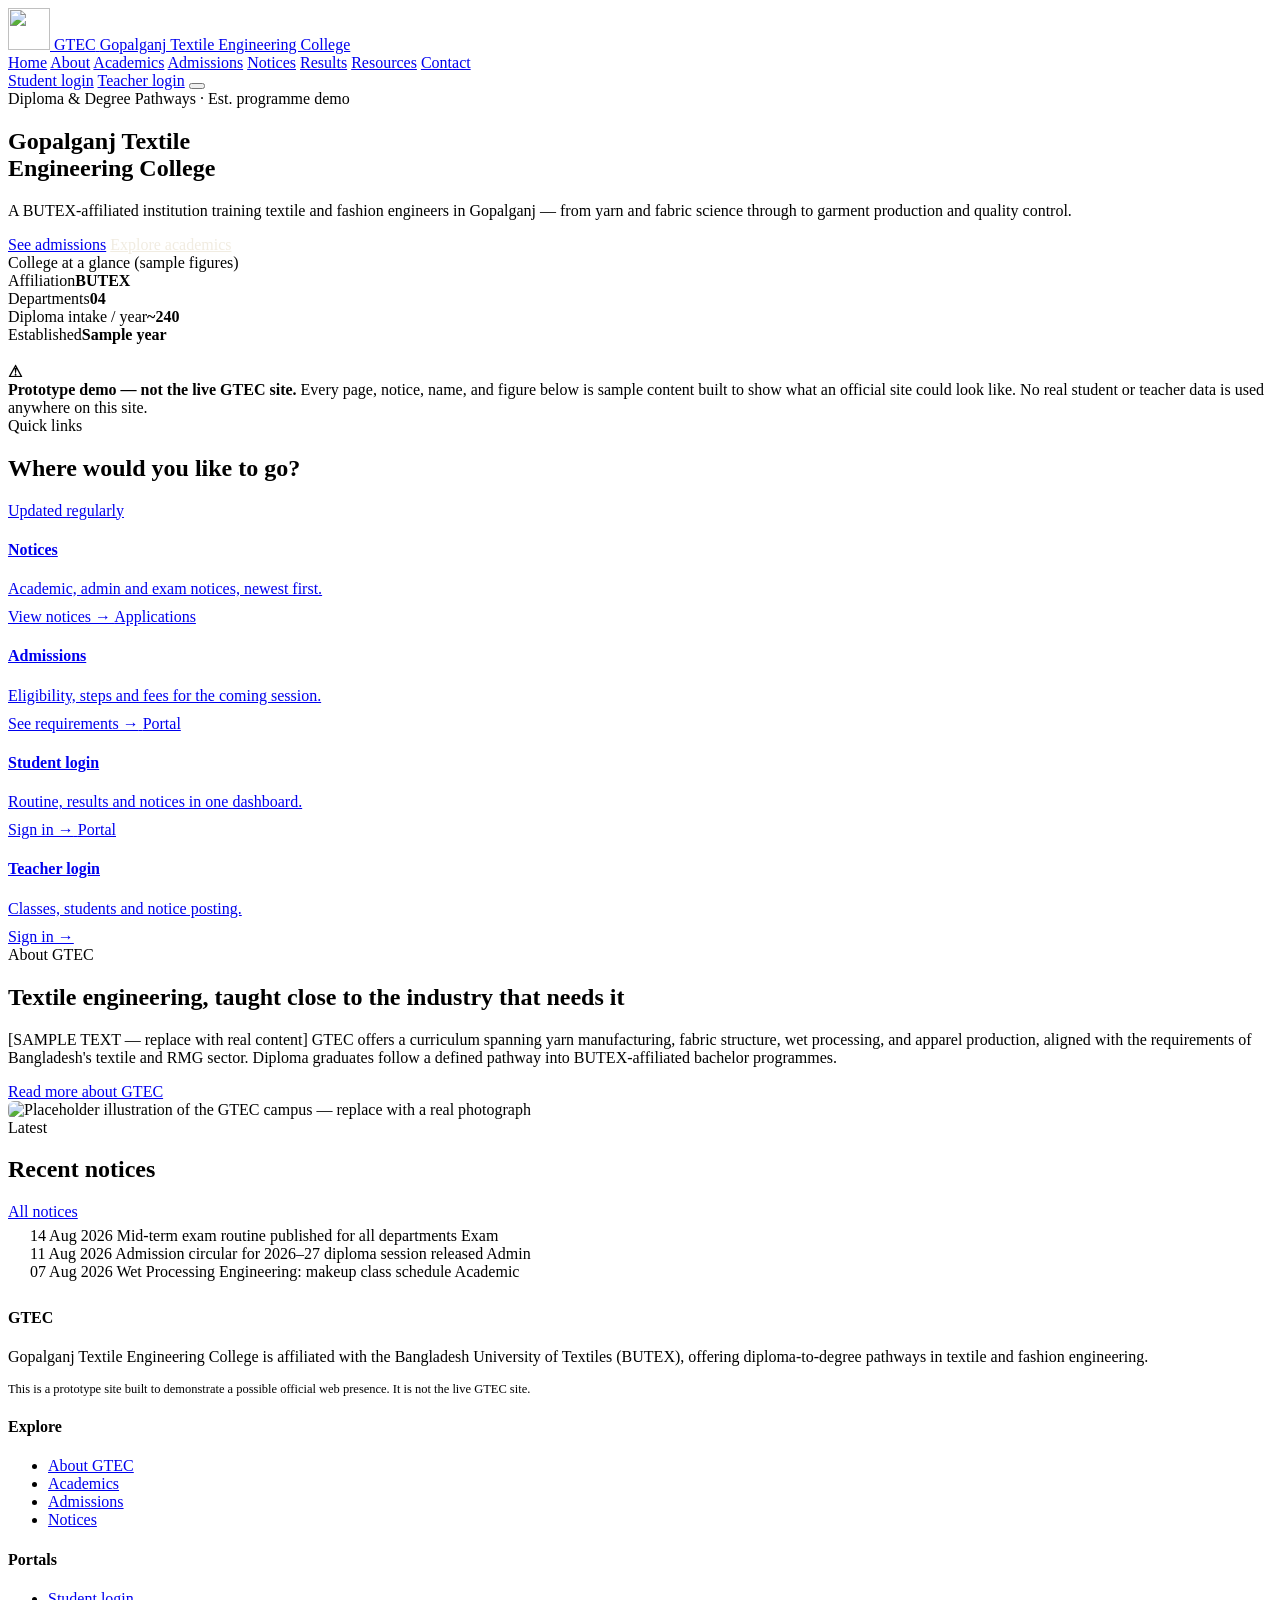
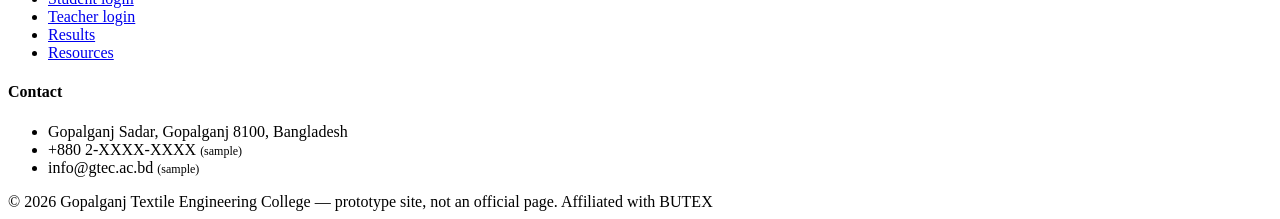
==== index.html @ d2019438 "upload necessary files" ====
<!DOCTYPE html>
<html lang="en">
<head>
  <meta charset="UTF-8">
  <meta name="viewport" content="width=device-width, initial-scale=1.0">
  <title>Home · GTEC (Demo)</title>
  <meta name="description" content="Prototype homepage for Gopalganj Textile Engineering College (GTEC), a BUTEX-affiliated institution.">
  <meta name="robots" content="noindex">
  <link rel="preconnect" href="https://fonts.googleapis.com">
  <link rel="preconnect" href="https://fonts.gstatic.com" crossorigin>
  <link href="https://fonts.googleapis.com/css2?family=Fraunces:opsz,wght@9..144,500;9..144,600&family=Inter:wght@400;500;600;700&family=IBM+Plex+Mono:wght@400;500&display=swap" rel="stylesheet">
  <link rel="stylesheet" href="css/style.css">
</head>
<body>
  <header class="site-header">
    <div class="header-bar shell">
      <a class="brand" href="index.html">
        <img class="brand-mark" src="images/logo.svg" alt="" width="42" height="42">
        <span class="brand-text">
          <span class="brand-name">GTEC</span>
          <span class="brand-sub">Gopalganj Textile Engineering College</span>
        </span>
      </a>
      <nav class="main-nav" aria-label="Primary">
      <a href="index.html" aria-current="page">Home</a>
      <a href="about.html">About</a>
      <a href="academics.html">Academics</a>
      <a href="admissions.html">Admissions</a>
      <a href="notices.html">Notices</a>
      <a href="results.html">Results</a>
      <a href="resources.html">Resources</a>
      <a href="contact.html">Contact</a>
      </nav>
      <div class="nav-actions">
        <a class="btn btn-outline btn-sm" href="student-login.html">Student login</a>
        <a class="btn btn-primary btn-sm" href="teacher-login.html">Teacher login</a>
        <button class="nav-toggle" type="button" aria-label="Toggle menu" aria-expanded="false">
          <span></span>
        </button>
      </div>
    </div>
  </header>

  <section class="hero">
    <div class="hero-inner shell">
      <div>
        <span class="eyebrow">Diploma &amp; Degree Pathways &middot; Est. programme demo</span>
        <h1>Gopalganj Textile<br>Engineering College</h1>
        <p class="lede">A BUTEX-affiliated institution training textile and fashion engineers in Gopalganj —
        from yarn and fabric science through to garment production and quality control.</p>
        <div class="hero-cta">
          <a class="btn btn-rust" href="admissions.html">See admissions</a>
          <a class="btn btn-outline" style="border-color:#f1ece1;color:#f1ece1;" href="academics.html">Explore academics</a>
        </div>
      </div>
      <div class="hero-panel">
        <span class="panel-label">College at a glance (sample figures)</span>
        <div class="thread-stat-row"><span>Affiliation</span><strong>BUTEX</strong></div>
        <div class="thread-stat-row"><span>Departments</span><strong>04</strong></div>
        <div class="thread-stat-row"><span>Diploma intake / year</span><strong>~240</strong></div>
        <div class="thread-stat-row"><span>Established</span><strong>Sample year</strong></div>
      </div>
    </div>
  </section>

    <div class="shell" style="padding-top:18px;">
      <div class="banner banner-demo">
        <strong style="margin:0;">&#9888;</strong>
        <div>
          <strong>Prototype demo — not the live GTEC site.</strong>
          Every page, notice, name, and figure below is sample content built to show what an official
          site could look like. No real student or teacher data is used anywhere on this site.
        </div>
      </div>
    </div>


  <section class="section">
    <div class="shell">
      <div class="section-head">
        <div>
          <span class="eyebrow">Quick links</span>
          <h2>Where would you like to go?</h2>
        </div>
      </div>
      <div class="grid grid-4">
        <a class="card link-card" href="notices.html">
          <span class="card-meta">Updated regularly</span>
          <h4>Notices</h4>
          <p style="margin-bottom:10px;">Academic, admin and exam notices, newest first.</p>
          <span class="card-arrow">View notices &rarr;</span>
        </a>
        <a class="card link-card" href="admissions.html">
          <span class="card-meta">Applications</span>
          <h4>Admissions</h4>
          <p style="margin-bottom:10px;">Eligibility, steps and fees for the coming session.</p>
          <span class="card-arrow">See requirements &rarr;</span>
        </a>
        <a class="card link-card" href="student-login.html">
          <span class="card-meta">Portal</span>
          <h4>Student login</h4>
          <p style="margin-bottom:10px;">Routine, results and notices in one dashboard.</p>
          <span class="card-arrow">Sign in &rarr;</span>
        </a>
        <a class="card link-card" href="teacher-login.html">
          <span class="card-meta">Portal</span>
          <h4>Teacher login</h4>
          <p style="margin-bottom:10px;">Classes, students and notice posting.</p>
          <span class="card-arrow">Sign in &rarr;</span>
        </a>
      </div>
    </div>
  </section>

  <section class="section section-alt">
    <div class="shell">
      <div class="grid grid-2" style="gap:48px; align-items:center;">
        <div>
          <span class="eyebrow">About GTEC</span>
          <h2>Textile engineering, taught close to the industry that needs it</h2>
          <p>[SAMPLE TEXT — replace with real content] GTEC offers a curriculum spanning yarn
          manufacturing, fabric structure, wet processing, and apparel production, aligned with
          the requirements of Bangladesh's textile and RMG sector. Diploma graduates follow a
          defined pathway into BUTEX-affiliated bachelor programmes.</p>
          <a class="btn btn-outline" href="about.html">Read more about GTEC</a>
        </div>
        <img src="images/campus-hero.svg" alt="Placeholder illustration of the GTEC campus — replace with a real photograph" style="border-radius:6px; border:1px solid var(--color-line);">
      </div>
    </div>
  </section>

  <section class="section">
    <div class="shell">
      <div class="section-head">
        <div>
          <span class="eyebrow">Latest</span>
          <h2>Recent notices</h2>
        </div>
        <a class="btn btn-outline btn-sm" href="notices.html">All notices</a>
      </div>
      <div class="notice-list card" style="padding:6px 22px;">
                <div class="notice-row">
          <span class="notice-date">14 Aug 2026</span>
          <span class="notice-title">Mid-term exam routine published for all departments</span>
          <span class="tag tag-exam">Exam</span>
        </div>
        <div class="notice-row">
          <span class="notice-date">11 Aug 2026</span>
          <span class="notice-title">Admission circular for 2026–27 diploma session released</span>
          <span class="tag tag-admin">Admin</span>
        </div>
        <div class="notice-row">
          <span class="notice-date">07 Aug 2026</span>
          <span class="notice-title">Wet Processing Engineering: makeup class schedule</span>
          <span class="tag tag-academic">Academic</span>
        </div>
      </div>
    </div>
  </section>

  <footer class="site-footer">
    <div class="footer-inner shell">
      <div>
        <h4>GTEC</h4>
        <p>Gopalganj Textile Engineering College is affiliated with the Bangladesh University of Textiles (BUTEX), offering diploma-to-degree pathways in textile and fashion engineering.</p>
        <p class="muted" style="font-size:0.78rem;">This is a prototype site built to demonstrate a possible official web presence. It is not the live GTEC site.</p>
      </div>
      <div>
        <h4>Explore</h4>
        <ul>
          <li><a href="about.html">About GTEC</a></li>
          <li><a href="academics.html">Academics</a></li>
          <li><a href="admissions.html">Admissions</a></li>
          <li><a href="notices.html">Notices</a></li>
        </ul>
      </div>
      <div>
        <h4>Portals</h4>
        <ul>
          <li><a href="student-login.html">Student login</a></li>
          <li><a href="teacher-login.html">Teacher login</a></li>
          <li><a href="results.html">Results</a></li>
          <li><a href="resources.html">Resources</a></li>
        </ul>
      </div>
      <div>
        <h4>Contact</h4>
        <ul>
          <li>Gopalganj Sadar, Gopalganj&nbsp;8100, Bangladesh</li>
          <li>+880&nbsp;2-XXXX-XXXX <span class="muted" style="font-size:0.75rem;">(sample)</span></li>
          <li>info@gtec.ac.bd <span class="muted" style="font-size:0.75rem;">(sample)</span></li>
        </ul>
      </div>
    </div>
    <div class="footer-bottom shell">
      <span>&copy; 2026 Gopalganj Textile Engineering College — prototype site, not an official page.</span>
      <span>Affiliated with BUTEX</span>
    </div>
  </footer>

  <script src="js/main.js"></script>
</body>
</html>
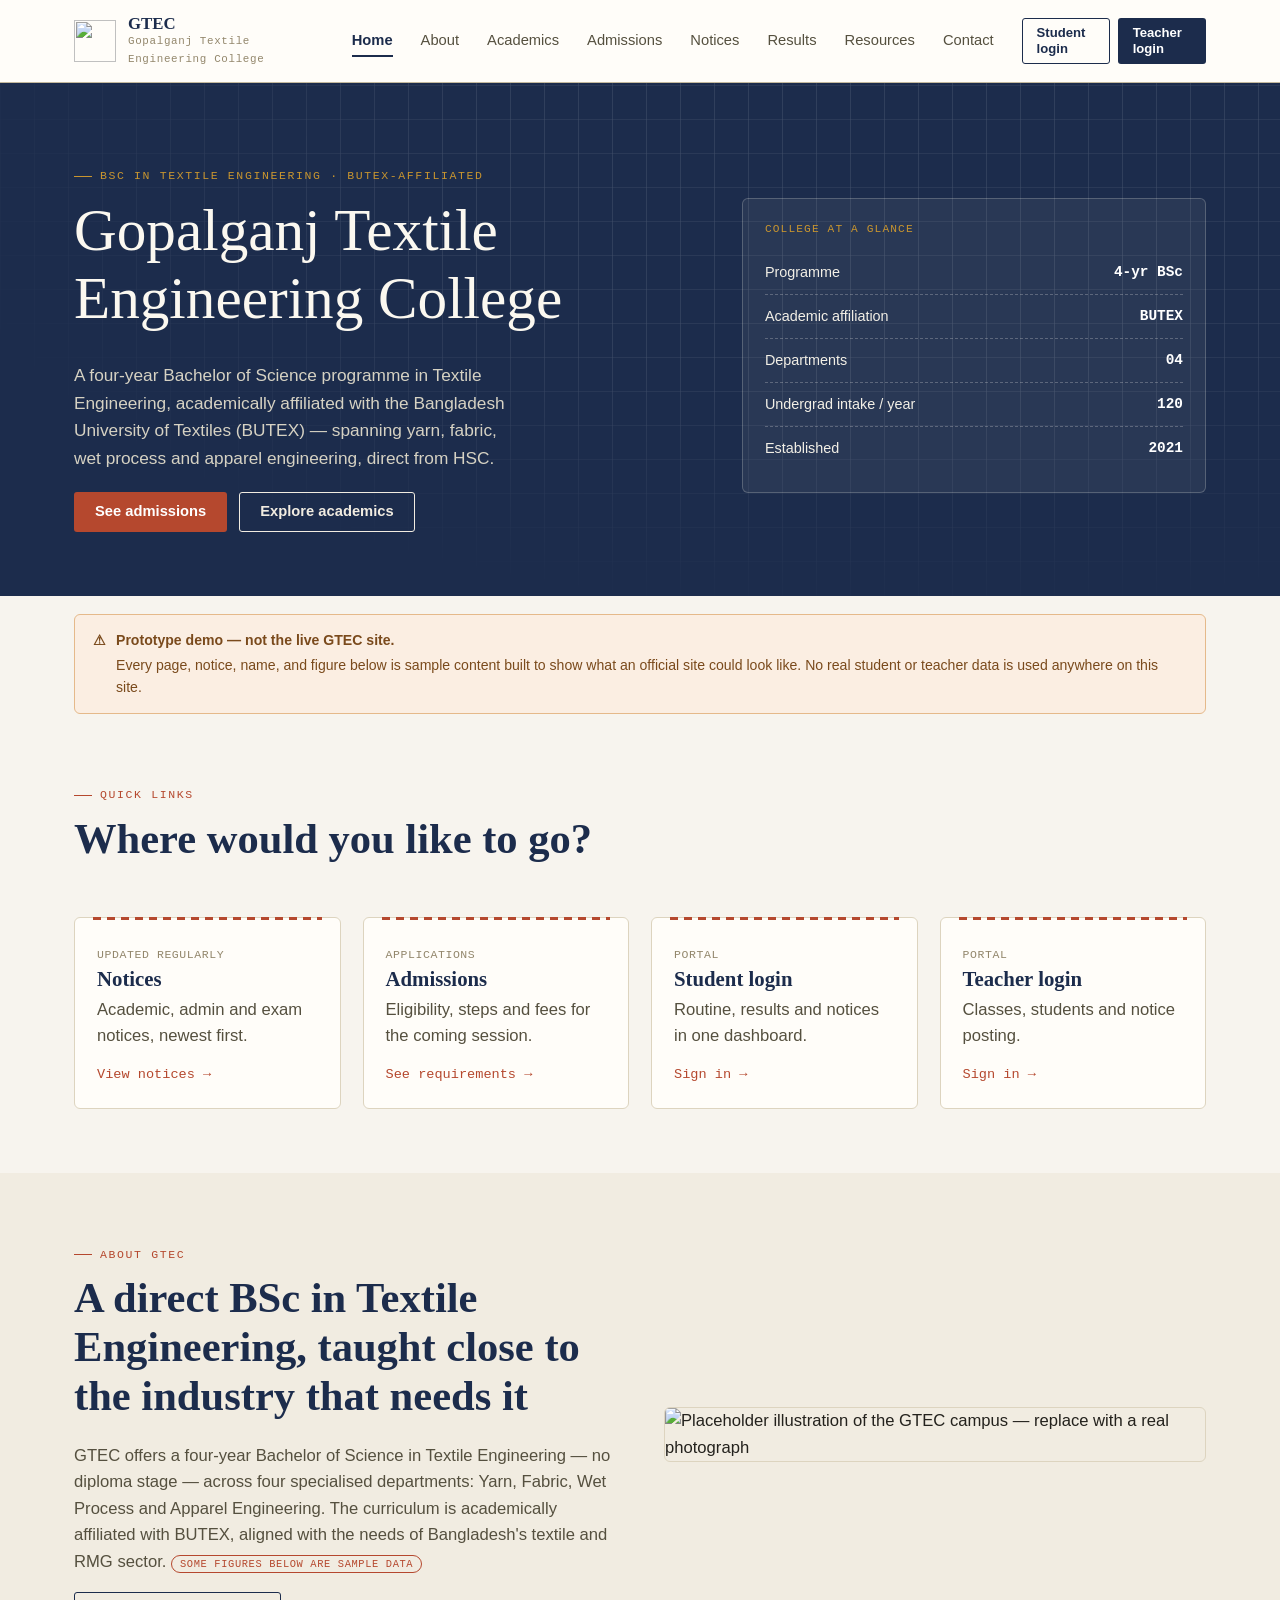
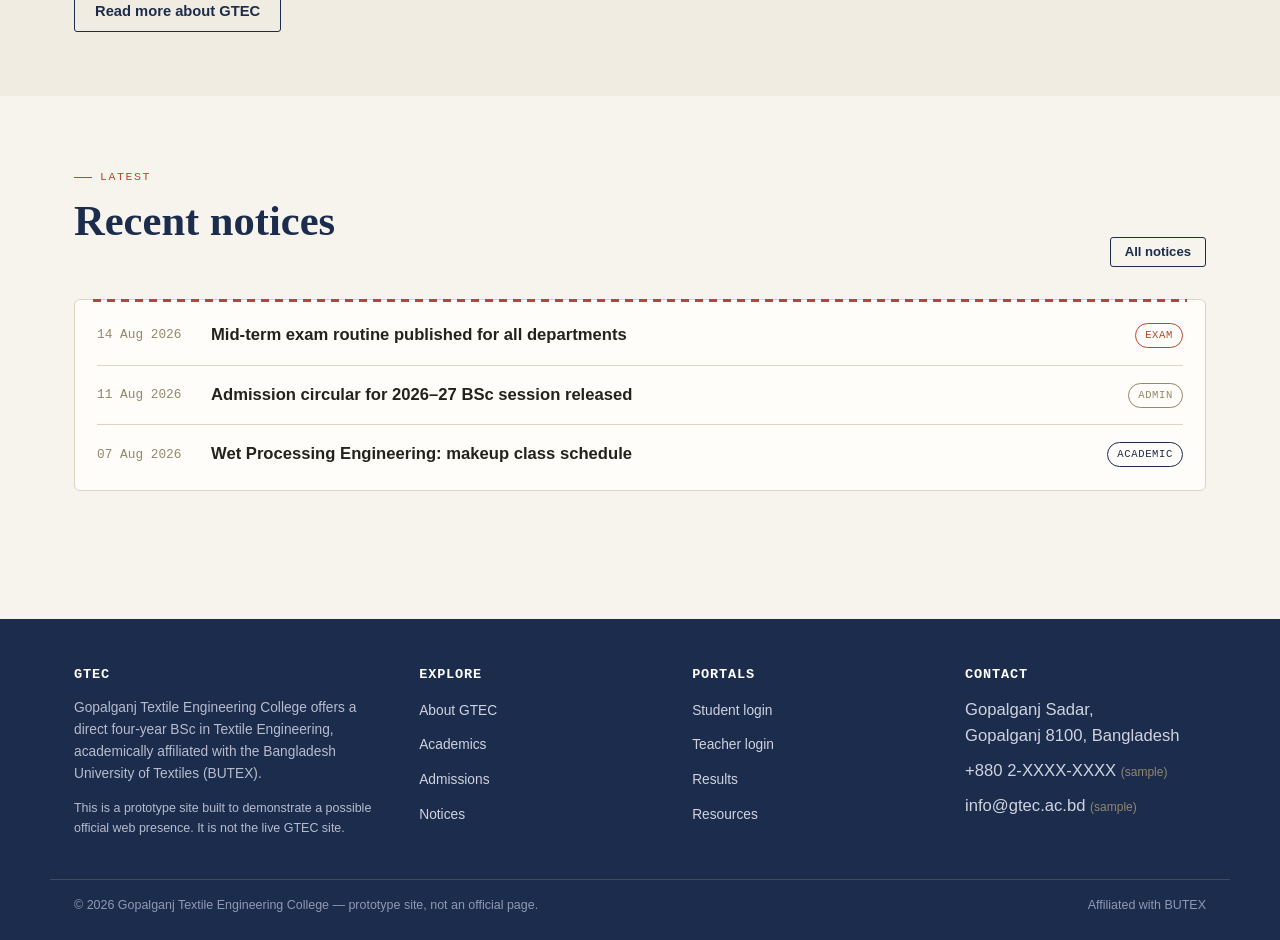
==== commit 2bd1f62c: "Update index.html for BSc program details" ====
--- a/index.html
+++ b/index.html
@@ -44,21 +44,23 @@
   <section class="hero">
     <div class="hero-inner shell">
       <div>
-        <span class="eyebrow">Diploma &amp; Degree Pathways &middot; Est. programme demo</span>
+        <span class="eyebrow">BSc in Textile Engineering &middot; BUTEX-affiliated</span>
         <h1>Gopalganj Textile<br>Engineering College</h1>
-        <p class="lede">A BUTEX-affiliated institution training textile and fashion engineers in Gopalganj —
-        from yarn and fabric science through to garment production and quality control.</p>
+        <p class="lede">A four-year Bachelor of Science programme in Textile Engineering, academically
+        affiliated with the Bangladesh University of Textiles (BUTEX) — spanning yarn, fabric, wet
+        process and apparel engineering, direct from HSC.</p>
         <div class="hero-cta">
           <a class="btn btn-rust" href="admissions.html">See admissions</a>
           <a class="btn btn-outline" style="border-color:#f1ece1;color:#f1ece1;" href="academics.html">Explore academics</a>
         </div>
       </div>
       <div class="hero-panel">
-        <span class="panel-label">College at a glance (sample figures)</span>
-        <div class="thread-stat-row"><span>Affiliation</span><strong>BUTEX</strong></div>
+        <span class="panel-label">College at a glance</span>
+        <div class="thread-stat-row"><span>Programme</span><strong>4-yr BSc</strong></div>
+        <div class="thread-stat-row"><span>Academic affiliation</span><strong>BUTEX</strong></div>
         <div class="thread-stat-row"><span>Departments</span><strong>04</strong></div>
-        <div class="thread-stat-row"><span>Diploma intake / year</span><strong>~240</strong></div>
-        <div class="thread-stat-row"><span>Established</span><strong>Sample year</strong></div>
+        <div class="thread-stat-row"><span>Undergrad intake / year</span><strong>120</strong></div>
+        <div class="thread-stat-row"><span>Established</span><strong>2021</strong></div>
       </div>
     </div>
   </section>
@@ -73,7 +75,6 @@
         </div>
       </div>
     </div>
-
 
   <section class="section">
     <div class="shell">
@@ -117,11 +118,11 @@
       <div class="grid grid-2" style="gap:48px; align-items:center;">
         <div>
           <span class="eyebrow">About GTEC</span>
-          <h2>Textile engineering, taught close to the industry that needs it</h2>
-          <p>[SAMPLE TEXT — replace with real content] GTEC offers a curriculum spanning yarn
-          manufacturing, fabric structure, wet processing, and apparel production, aligned with
-          the requirements of Bangladesh's textile and RMG sector. Diploma graduates follow a
-          defined pathway into BUTEX-affiliated bachelor programmes.</p>
+          <h2>A direct BSc in Textile Engineering, taught close to the industry that needs it</h2>
+          <p>GTEC offers a four-year Bachelor of Science in Textile Engineering — no diploma stage —
+          across four specialised departments: Yarn, Fabric, Wet Process and Apparel Engineering.
+          The curriculum is academically affiliated with BUTEX, aligned with the needs of
+          Bangladesh's textile and RMG sector. <span class="badge-demo">Some figures below are sample data</span></p>
           <a class="btn btn-outline" href="about.html">Read more about GTEC</a>
         </div>
         <img src="images/campus-hero.svg" alt="Placeholder illustration of the GTEC campus — replace with a real photograph" style="border-radius:6px; border:1px solid var(--color-line);">
@@ -146,7 +147,7 @@
         </div>
         <div class="notice-row">
           <span class="notice-date">11 Aug 2026</span>
-          <span class="notice-title">Admission circular for 2026–27 diploma session released</span>
+          <span class="notice-title">Admission circular for 2026–27 BSc session released</span>
           <span class="tag tag-admin">Admin</span>
         </div>
         <div class="notice-row">
@@ -162,7 +163,7 @@
     <div class="footer-inner shell">
       <div>
         <h4>GTEC</h4>
-        <p>Gopalganj Textile Engineering College is affiliated with the Bangladesh University of Textiles (BUTEX), offering diploma-to-degree pathways in textile and fashion engineering.</p>
+        <p>Gopalganj Textile Engineering College offers a direct four-year BSc in Textile Engineering, academically affiliated with the Bangladesh University of Textiles (BUTEX).</p>
         <p class="muted" style="font-size:0.78rem;">This is a prototype site built to demonstrate a possible official web presence. It is not the live GTEC site.</p>
       </div>
       <div>
--- a/css/style.css
+++ b/css/style.css
@@ -0,0 +1,627 @@
+/* ==========================================================================
+   GTEC — Gopalganj Textile Engineering College (demo)
+   Design language: warp & weft. The institution teaches textiles, so the
+   site borrows its structure from cloth — selvedge double-rules instead of
+   drop shadows, a woven grid instead of a hero gradient, thread-colour
+   accents (indigo dye / madder red / turmeric) instead of a single brand
+   blue. Nothing here is a real photo; the loom pattern is the signature.
+   ========================================================================== */
+
+:root {
+  /* -- palette: dye vat + unbleached cotton -- */
+  --color-bg: #f7f4ee;
+  --color-bg-warm: #f1ece1;
+  --color-surface: #fffdf9;
+  --color-ink: #24221d;
+  --color-ink-soft: #55503f;
+  --color-indigo: #1c2c4c;
+  --color-indigo-light: #2d4272;
+  --color-rust: #b5482e;
+  --color-rust-dark: #8f3721;
+  --color-turmeric: #c8952f;
+  --color-thread: #93876c;
+  --color-line: #ddd4bf;
+  --color-line-strong: #c3b89d;
+
+  /* -- type -- */
+  --font-display: "Fraunces", Georgia, serif;
+  --font-body: "Inter", -apple-system, BlinkMacSystemFont, "Segoe UI", sans-serif;
+  --font-mono: "IBM Plex Mono", "SFMono-Regular", Consolas, monospace;
+
+  /* -- scale -- */
+  --step-0: clamp(0.95rem, 0.92rem + 0.15vw, 1.05rem);
+  --step-1: clamp(1.15rem, 1.1rem + 0.25vw, 1.3rem);
+  --step-2: clamp(1.5rem, 1.35rem + 0.6vw, 1.9rem);
+  --step-3: clamp(2rem, 1.7rem + 1.2vw, 2.8rem);
+  --step-4: clamp(2.6rem, 2.1rem + 2vw, 4rem);
+
+  --radius-s: 3px;
+  --radius-m: 6px;
+  --shell-max: 1180px;
+}
+
+* { box-sizing: border-box; }
+
+html { scroll-behavior: smooth; }
+
+@media (prefers-reduced-motion: reduce) {
+  html { scroll-behavior: auto; }
+  * { animation-duration: 0.001ms !important; animation-iteration-count: 1 !important; transition-duration: 0.001ms !important; }
+}
+
+body {
+  margin: 0;
+  font-family: var(--font-body);
+  font-size: var(--step-0);
+  color: var(--color-ink);
+  background: var(--color-bg);
+  line-height: 1.6;
+  -webkit-font-smoothing: antialiased;
+}
+
+img { max-width: 100%; display: block; }
+
+a { color: var(--color-indigo); text-decoration-color: var(--color-line-strong); text-underline-offset: 3px; }
+a:hover { color: var(--color-rust); }
+
+h1, h2, h3, h4 {
+  font-family: var(--font-display);
+  font-weight: 600;
+  color: var(--color-indigo);
+  line-height: 1.15;
+  margin: 0 0 0.5em;
+}
+
+h1 { font-size: var(--step-4); font-weight: 500; }
+h2 { font-size: var(--step-3); }
+h3 { font-size: var(--step-2); }
+h4 { font-size: var(--step-1); }
+
+p { margin: 0 0 1em; color: var(--color-ink-soft); }
+
+.shell {
+  max-width: var(--shell-max);
+  margin: 0 auto;
+  padding: 0 24px;
+}
+
+.eyebrow {
+  font-family: var(--font-mono);
+  font-size: 0.72rem;
+  letter-spacing: 0.14em;
+  text-transform: uppercase;
+  color: var(--color-rust);
+  display: inline-flex;
+  align-items: center;
+  gap: 8px;
+  margin-bottom: 0.9em;
+}
+.eyebrow::before {
+  content: "";
+  width: 18px;
+  height: 1px;
+  background: var(--color-rust);
+  display: inline-block;
+}
+
+:focus-visible {
+  outline: 2px solid var(--color-rust);
+  outline-offset: 3px;
+}
+
+/* -- selvedge rule: a double line, like the finished edge of woven cloth -- */
+.selvedge-top {
+  border-top: 1px solid var(--color-line-strong);
+  box-shadow: 0 -5px 0 -4px var(--color-line);
+  padding-top: 24px;
+}
+.selvedge {
+  border-top: 1px solid var(--color-line-strong);
+  border-bottom: 1px solid var(--color-line);
+  padding: 3px 0;
+}
+
+/* ==========================================================================
+   Header / nav
+   ========================================================================== */
+
+.site-header {
+  background: var(--color-surface);
+  border-bottom: 1px solid var(--color-line-strong);
+  position: sticky;
+  top: 0;
+  z-index: 50;
+}
+
+.header-bar {
+  display: flex;
+  align-items: center;
+  justify-content: space-between;
+  gap: 16px;
+  padding: 14px 24px;
+}
+
+.brand {
+  display: flex;
+  align-items: center;
+  gap: 12px;
+  text-decoration: none;
+  color: var(--color-ink);
+}
+.brand:hover { color: var(--color-ink); }
+
+.brand-mark {
+  width: 42px;
+  height: 42px;
+  flex: none;
+}
+
+.brand-text .brand-name {
+  font-family: var(--font-display);
+  font-size: 1.05rem;
+  font-weight: 600;
+  color: var(--color-indigo);
+  display: block;
+  line-height: 1.15;
+}
+.brand-text .brand-sub {
+  font-family: var(--font-mono);
+  font-size: 0.68rem;
+  letter-spacing: 0.06em;
+  color: var(--color-thread);
+  display: block;
+}
+
+.main-nav {
+  display: flex;
+  align-items: center;
+  gap: 4px;
+}
+
+.main-nav a {
+  font-size: 0.92rem;
+  color: var(--color-ink-soft);
+  text-decoration: none;
+  padding: 8px 12px;
+  position: relative;
+  border-radius: var(--radius-s);
+}
+.main-nav a::after {
+  content: "";
+  position: absolute;
+  left: 12px;
+  right: 12px;
+  bottom: 4px;
+  height: 2px;
+  background: var(--color-rust);
+  transform: scaleX(0);
+  transform-origin: left;
+  transition: transform 0.18s ease;
+}
+.main-nav a:hover { color: var(--color-indigo); }
+.main-nav a:hover::after { transform: scaleX(1); }
+.main-nav a[aria-current="page"] { color: var(--color-indigo); font-weight: 600; }
+.main-nav a[aria-current="page"]::after { transform: scaleX(1); background: var(--color-indigo); }
+
+.nav-actions { display: flex; align-items: center; gap: 8px; }
+
+.nav-toggle {
+  display: none;
+  background: none;
+  border: 1px solid var(--color-line-strong);
+  border-radius: var(--radius-s);
+  padding: 8px 10px;
+  cursor: pointer;
+}
+.nav-toggle span, .nav-toggle span::before, .nav-toggle span::after {
+  content: "";
+  display: block;
+  width: 18px;
+  height: 2px;
+  background: var(--color-ink);
+  position: relative;
+}
+.nav-toggle span::before { position: absolute; top: -6px; }
+.nav-toggle span::after { position: absolute; top: 6px; }
+
+@media (max-width: 880px) {
+  .nav-toggle { display: block; }
+  .main-nav {
+    display: none;
+    position: absolute;
+    top: 100%;
+    left: 0;
+    right: 0;
+    flex-direction: column;
+    align-items: stretch;
+    background: var(--color-surface);
+    border-bottom: 1px solid var(--color-line-strong);
+    padding: 8px 16px 16px;
+    gap: 0;
+  }
+  .main-nav.is-open { display: flex; }
+  .main-nav a { padding: 12px 8px; border-bottom: 1px solid var(--color-line); }
+  .main-nav a::after { display: none; }
+}
+
+/* ==========================================================================
+   Buttons
+   ========================================================================== */
+
+.btn {
+  display: inline-flex;
+  align-items: center;
+  gap: 8px;
+  font-family: var(--font-body);
+  font-size: 0.92rem;
+  font-weight: 600;
+  padding: 10px 20px;
+  border-radius: var(--radius-s);
+  border: 1px solid transparent;
+  cursor: pointer;
+  text-decoration: none;
+  line-height: 1.2;
+}
+.btn-primary { background: var(--color-indigo); color: #fff; }
+.btn-primary:hover { background: var(--color-indigo-light); color: #fff; }
+.btn-outline { background: transparent; border-color: var(--color-indigo); color: var(--color-indigo); }
+.btn-outline:hover { background: var(--color-indigo); color: #fff; }
+.btn-rust { background: var(--color-rust); color: #fff; }
+.btn-rust:hover { background: var(--color-rust-dark); color: #fff; }
+.btn-disabled { background: var(--color-line); color: var(--color-thread); cursor: not-allowed; }
+.btn-disabled:hover { background: var(--color-line); color: var(--color-thread); }
+.btn-sm { padding: 6px 14px; font-size: 0.82rem; }
+
+/* ==========================================================================
+   Hero (loom grid)
+   ========================================================================== */
+
+.hero {
+  position: relative;
+  background: var(--color-indigo);
+  color: #f2efe6;
+  overflow: hidden;
+}
+.hero::before {
+  content: "";
+  position: absolute;
+  inset: 0;
+  opacity: 0.16;
+  background-image:
+    repeating-linear-gradient(90deg, rgba(255,255,255,0.55) 0 1px, transparent 1px 34px),
+    repeating-linear-gradient(0deg, rgba(255,255,255,0.4) 0 1px, transparent 1px 34px);
+  mask-image: radial-gradient(ellipse 90% 100% at 70% 20%, black 40%, transparent 85%);
+}
+.hero-inner {
+  position: relative;
+  padding: 76px 24px 64px;
+  display: grid;
+  grid-template-columns: 1.15fr 0.85fr;
+  gap: 40px;
+  align-items: center;
+}
+@media (max-width: 880px) {
+  .hero-inner { grid-template-columns: 1fr; padding: 52px 20px 44px; }
+}
+.hero .eyebrow { color: var(--color-turmeric); }
+.hero .eyebrow::before { background: var(--color-turmeric); }
+.hero h1 { color: #fbf8f0; }
+.hero p.lede { color: #d6d2c3; font-size: 1.08rem; max-width: 46ch; }
+
+.hero-cta { display: flex; flex-wrap: wrap; gap: 12px; margin-top: 20px; }
+
+.hero-panel {
+  background: rgba(247, 244, 238, 0.06);
+  border: 1px solid rgba(247, 244, 238, 0.22);
+  border-radius: var(--radius-m);
+  padding: 22px;
+}
+.hero-panel .panel-label {
+  font-family: var(--font-mono);
+  font-size: 0.7rem;
+  letter-spacing: 0.1em;
+  text-transform: uppercase;
+  color: var(--color-turmeric);
+  margin-bottom: 12px;
+  display: block;
+}
+.thread-stat-row {
+  display: flex;
+  justify-content: space-between;
+  padding: 10px 0;
+  border-top: 1px dashed rgba(247, 244, 238, 0.25);
+  font-size: 0.9rem;
+}
+.thread-stat-row:first-of-type { border-top: none; }
+.thread-stat-row strong { color: #fff; font-family: var(--font-mono); }
+
+/* ==========================================================================
+   Sections / cards
+   ========================================================================== */
+
+.section { padding: 64px 0; }
+.section-tight { padding: 40px 0; }
+.section-alt { background: var(--color-bg-warm); }
+
+.section-head {
+  display: flex;
+  justify-content: space-between;
+  align-items: flex-end;
+  gap: 24px;
+  margin-bottom: 32px;
+  flex-wrap: wrap;
+}
+.section-head p { margin: 0; max-width: 52ch; }
+
+.grid {
+  display: grid;
+  gap: 22px;
+}
+.grid-3 { grid-template-columns: repeat(3, 1fr); }
+.grid-2 { grid-template-columns: repeat(2, 1fr); }
+.grid-4 { grid-template-columns: repeat(4, 1fr); }
+@media (max-width: 900px) {
+  .grid-3, .grid-4 { grid-template-columns: repeat(2, 1fr); }
+}
+@media (max-width: 620px) {
+  .grid-2, .grid-3, .grid-4 { grid-template-columns: 1fr; }
+}
+
+/* card with a stitched (dashed) top edge, like a fabric swatch label */
+.card {
+  background: var(--color-surface);
+  border: 1px solid var(--color-line);
+  border-radius: var(--radius-m);
+  padding: 22px;
+  position: relative;
+}
+.card::before {
+  content: "";
+  position: absolute;
+  top: -1px; left: 18px; right: 18px;
+  height: 3px;
+  background-image: linear-gradient(90deg, var(--color-rust) 0 8px, transparent 8px 14px);
+  background-size: 14px 3px;
+  background-repeat: repeat-x;
+}
+.card h3, .card h4 { margin-bottom: 6px; }
+.card .card-meta {
+  font-family: var(--font-mono);
+  font-size: 0.72rem;
+  letter-spacing: 0.05em;
+  text-transform: uppercase;
+  color: var(--color-thread);
+}
+
+.link-card {
+  text-decoration: none;
+  color: inherit;
+  display: block;
+  transition: border-color 0.15s ease, transform 0.15s ease;
+}
+.link-card:hover { border-color: var(--color-indigo); transform: translateY(-2px); }
+.link-card .card-arrow { color: var(--color-rust); font-family: var(--font-mono); font-size: 0.85rem; }
+
+/* faculty / people card */
+.people-card { text-align: left; }
+.people-photo {
+  width: 100%;
+  aspect-ratio: 4 / 5;
+  border-radius: var(--radius-s);
+  margin-bottom: 12px;
+  border: 1px solid var(--color-line);
+}
+.people-name { font-family: var(--font-display); font-size: 1.05rem; color: var(--color-indigo); font-weight: 600; }
+.people-role { font-size: 0.85rem; color: var(--color-thread); font-family: var(--font-mono); }
+
+/* ==========================================================================
+   Notices
+   ========================================================================== */
+
+.notice-list { display: flex; flex-direction: column; }
+.notice-row {
+  display: grid;
+  grid-template-columns: 96px 1fr auto;
+  gap: 18px;
+  align-items: center;
+  padding: 16px 0;
+  border-top: 1px solid var(--color-line);
+}
+.notice-row:first-child { border-top: none; }
+@media (max-width: 620px) {
+  .notice-row { grid-template-columns: 1fr; gap: 6px; }
+}
+.notice-date {
+  font-family: var(--font-mono);
+  font-size: 0.8rem;
+  color: var(--color-thread);
+}
+.notice-title { font-weight: 600; color: var(--color-ink); }
+.tag {
+  font-family: var(--font-mono);
+  font-size: 0.66rem;
+  letter-spacing: 0.06em;
+  text-transform: uppercase;
+  padding: 3px 9px;
+  border-radius: 20px;
+  border: 1px solid currentColor;
+  display: inline-block;
+}
+.tag-academic { color: var(--color-indigo); }
+.tag-admin { color: var(--color-thread); }
+.tag-exam { color: var(--color-rust); }
+
+/* ==========================================================================
+   Tables
+   ========================================================================== */
+
+.table-wrap { overflow-x: auto; border: 1px solid var(--color-line); border-radius: var(--radius-m); }
+table { width: 100%; border-collapse: collapse; font-size: 0.9rem; background: var(--color-surface); }
+th, td { padding: 12px 14px; text-align: left; border-bottom: 1px solid var(--color-line); white-space: nowrap; }
+thead th {
+  font-family: var(--font-mono);
+  font-size: 0.72rem;
+  letter-spacing: 0.06em;
+  text-transform: uppercase;
+  color: var(--color-thread);
+  background: var(--color-bg-warm);
+}
+tbody tr:last-child td { border-bottom: none; }
+tbody tr:hover { background: var(--color-bg-warm); }
+
+/* ==========================================================================
+   Banners
+   ========================================================================== */
+
+.banner {
+  border-radius: var(--radius-m);
+  padding: 14px 18px;
+  font-size: 0.88rem;
+  display: flex;
+  gap: 10px;
+  align-items: flex-start;
+}
+.banner strong { display: block; margin-bottom: 2px; }
+.banner-demo {
+  background: #fbeee2;
+  border: 1px solid #e5b98a;
+  color: #7a4a1c;
+}
+.banner-info {
+  background: #eaf0fb;
+  border: 1px solid #b9c9e8;
+  color: var(--color-indigo);
+}
+.banner-sample {
+  background: var(--color-bg-warm);
+  border: 1px dashed var(--color-line-strong);
+  color: var(--color-ink-soft);
+  font-size: 0.8rem;
+}
+
+/* ==========================================================================
+   Forms
+   ========================================================================== */
+
+.form-field { margin-bottom: 18px; }
+.form-field label {
+  display: block;
+  font-size: 0.82rem;
+  font-weight: 600;
+  color: var(--color-ink);
+  margin-bottom: 6px;
+}
+.form-field .hint { font-size: 0.76rem; color: var(--color-thread); margin-top: 4px; }
+input[type="text"], input[type="email"], input[type="password"], select, textarea {
+  width: 100%;
+  font-family: var(--font-body);
+  font-size: 0.94rem;
+  padding: 10px 12px;
+  border: 1px solid var(--color-line-strong);
+  border-radius: var(--radius-s);
+  background: var(--color-surface);
+  color: var(--color-ink);
+}
+input:focus, select:focus, textarea:focus {
+  outline: 2px solid var(--color-indigo);
+  outline-offset: 1px;
+  border-color: var(--color-indigo);
+}
+textarea { resize: vertical; min-height: 110px; }
+
+.auth-shell {
+  max-width: 420px;
+  margin: 0 auto;
+  padding: 56px 24px 80px;
+}
+.auth-card {
+  background: var(--color-surface);
+  border: 1px solid var(--color-line);
+  border-radius: var(--radius-m);
+  padding: 32px;
+}
+.form-error {
+  background: #fbe7e2;
+  border: 1px solid #e0a493;
+  color: var(--color-rust-dark);
+  font-size: 0.85rem;
+  padding: 10px 12px;
+  border-radius: var(--radius-s);
+  margin-bottom: 16px;
+  display: none;
+}
+.form-error.is-visible { display: block; }
+
+/* ==========================================================================
+   Dashboards
+   ========================================================================== */
+
+.dash-header {
+  display: flex;
+  justify-content: space-between;
+  align-items: center;
+  gap: 16px;
+  flex-wrap: wrap;
+  margin-bottom: 8px;
+}
+.dash-id {
+  font-family: var(--font-mono);
+  font-size: 0.8rem;
+  color: var(--color-thread);
+}
+
+/* ==========================================================================
+   Footer
+   ========================================================================== */
+
+.site-footer {
+  background: var(--color-indigo);
+  color: #cfd3df;
+  margin-top: 64px;
+}
+.footer-inner {
+  padding: 48px 24px 28px;
+  display: grid;
+  grid-template-columns: 1.3fr 1fr 1fr 1fr;
+  gap: 32px;
+}
+@media (max-width: 780px) {
+  .footer-inner { grid-template-columns: 1fr 1fr; }
+}
+@media (max-width: 480px) {
+  .footer-inner { grid-template-columns: 1fr; }
+}
+.footer-inner h4 { color: #fff; font-size: 0.85rem; font-family: var(--font-mono); letter-spacing: 0.06em; text-transform: uppercase; margin-bottom: 14px; }
+.footer-inner p { color: #b7bcce; font-size: 0.86rem; }
+.footer-inner ul { list-style: none; margin: 0; padding: 0; display: flex; flex-direction: column; gap: 8px; }
+.footer-inner a { color: #cfd3df; font-size: 0.86rem; text-decoration: none; }
+.footer-inner a:hover { color: var(--color-turmeric); }
+.footer-bottom {
+  border-top: 1px solid rgba(255,255,255,0.14);
+  padding: 16px 24px 24px;
+  font-size: 0.78rem;
+  color: #9099b4;
+  display: flex;
+  justify-content: space-between;
+  gap: 12px;
+  flex-wrap: wrap;
+}
+
+/* ==========================================================================
+   Utility
+   ========================================================================== */
+
+.mt-0 { margin-top: 0; }
+.text-center { text-align: center; }
+.muted { color: var(--color-thread); }
+.stack { display: flex; flex-direction: column; gap: 8px; }
+.badge-demo {
+  font-family: var(--font-mono);
+  font-size: 0.65rem;
+  letter-spacing: 0.06em;
+  text-transform: uppercase;
+  color: var(--color-rust);
+  border: 1px solid var(--color-rust);
+  border-radius: 20px;
+  padding: 2px 8px;
+}
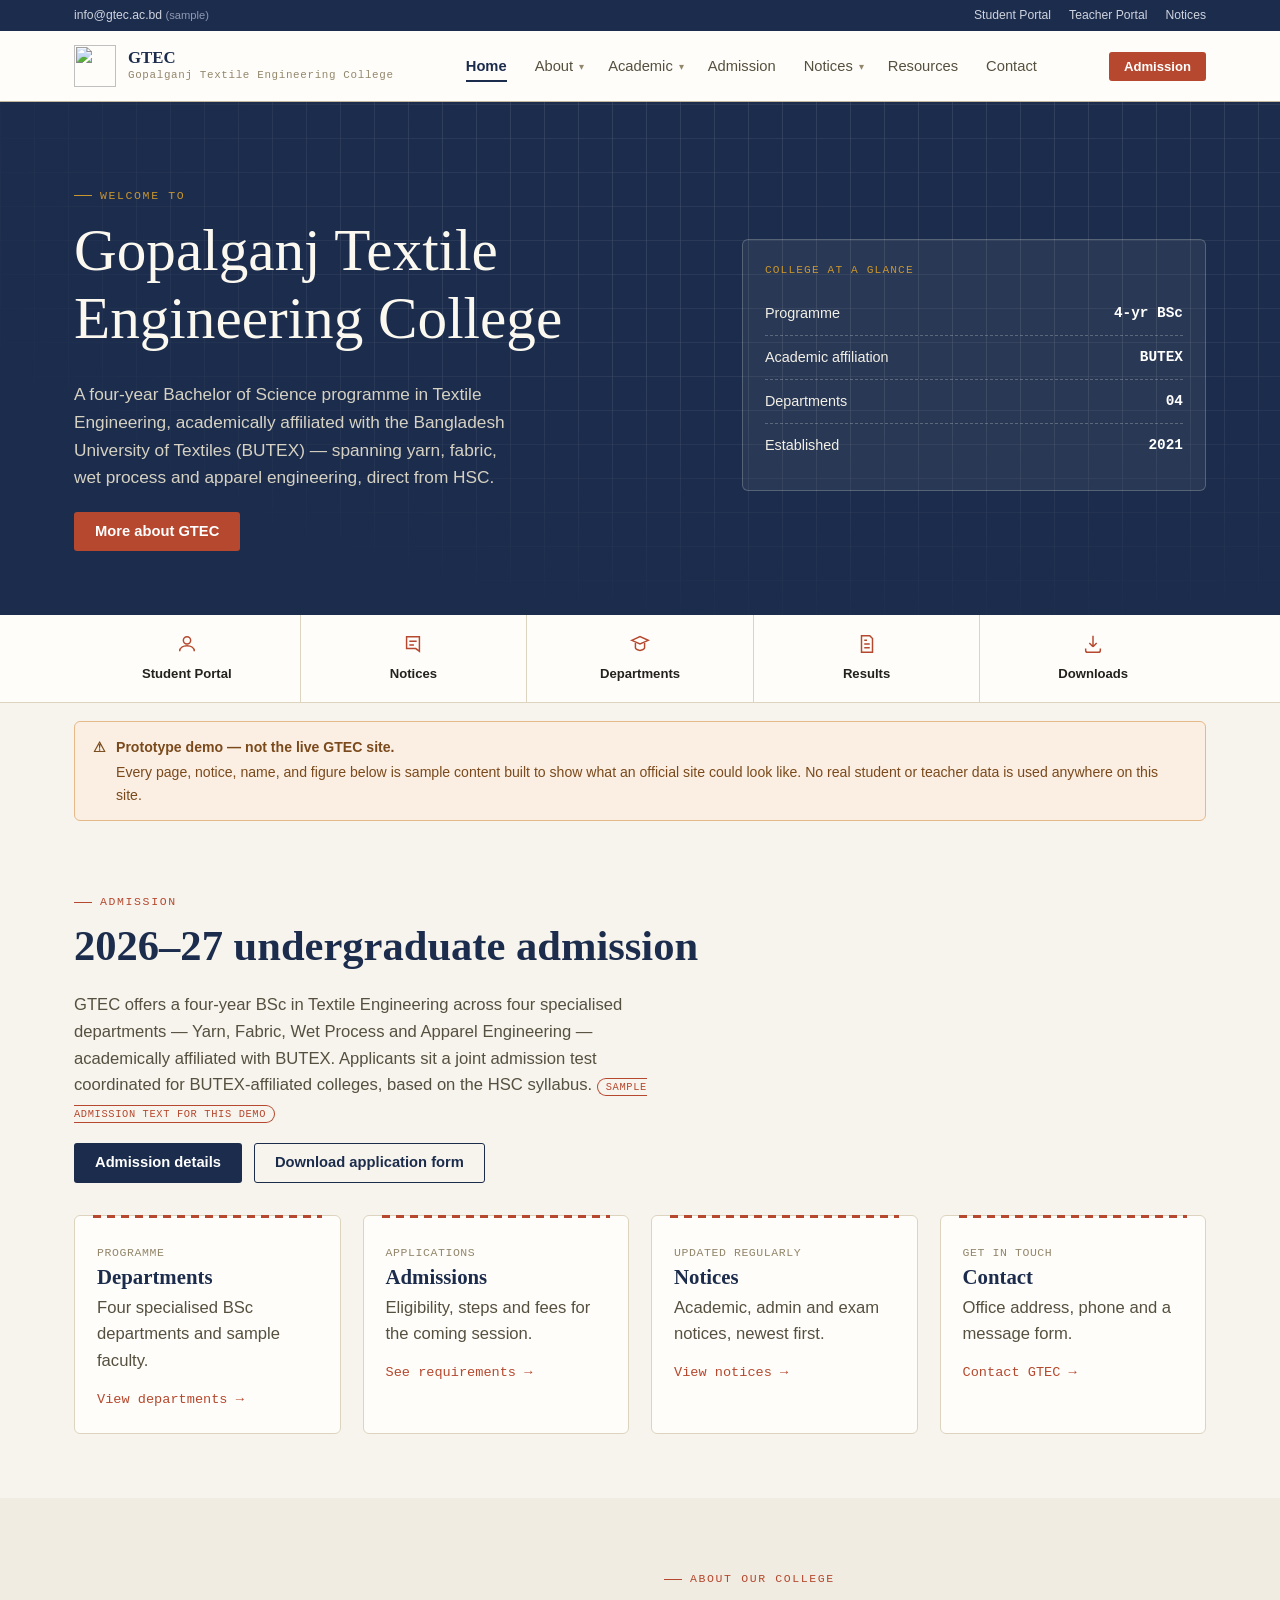
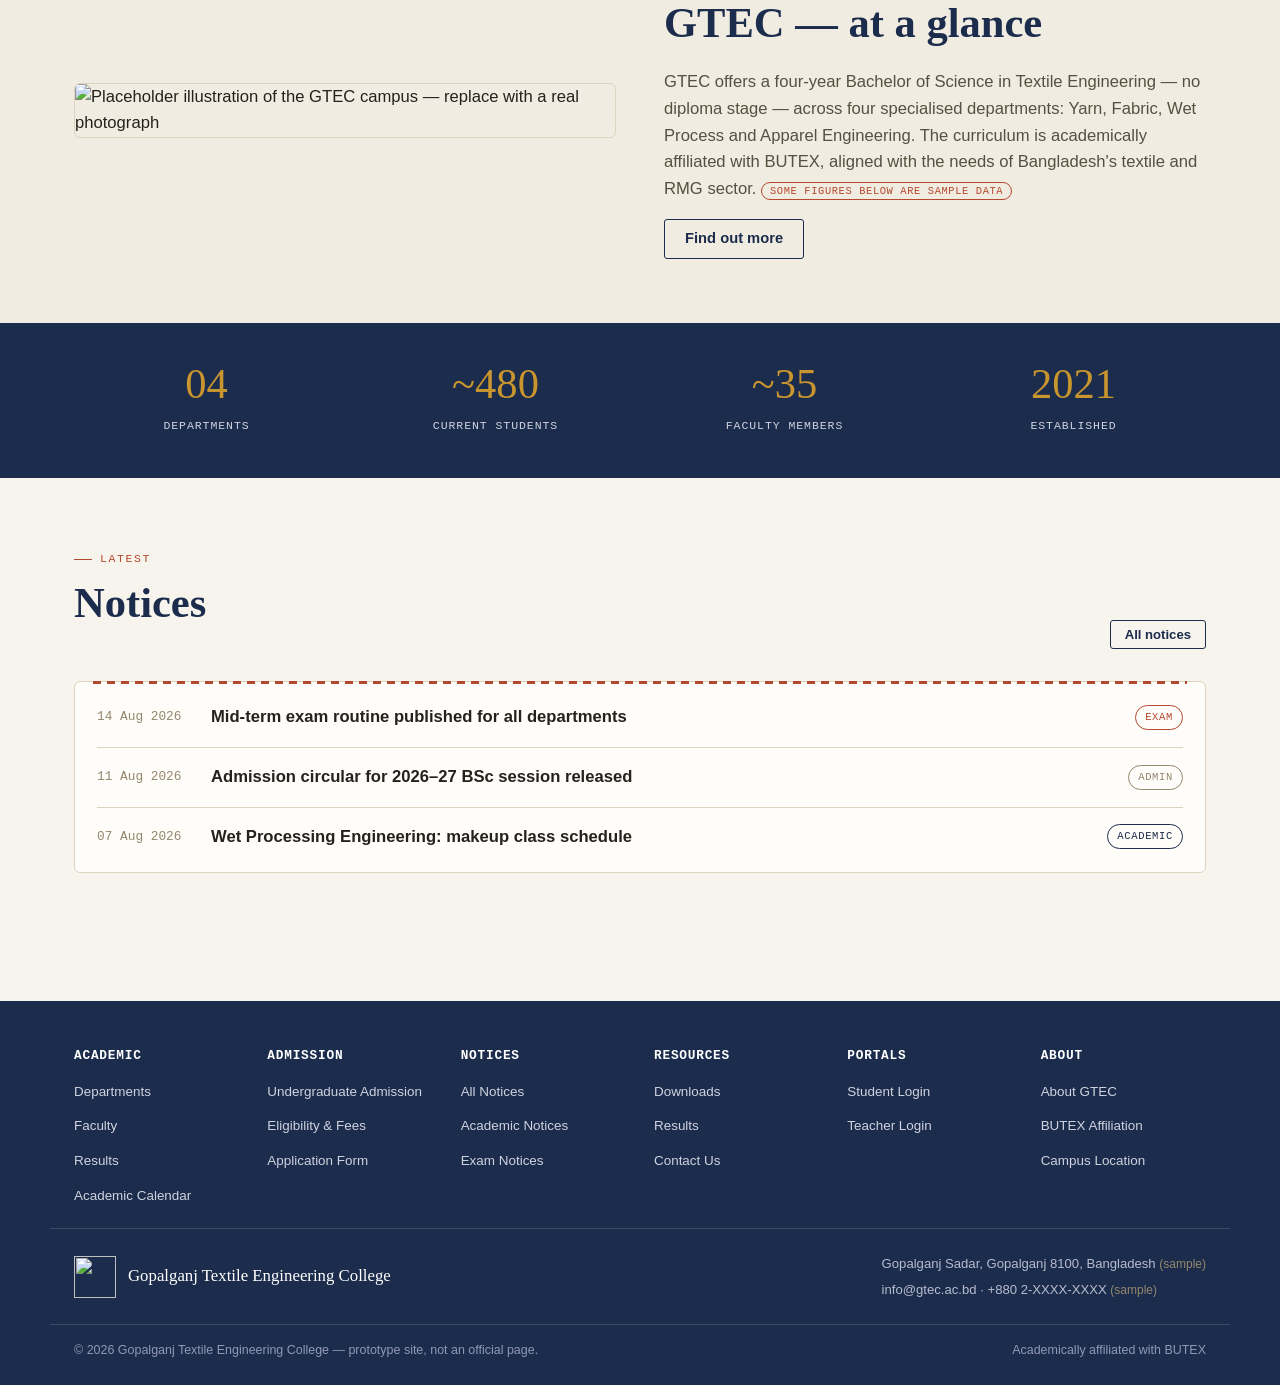
==== commit 4ca49572: "chore: update index.html" ====
--- a/index.html
+++ b/index.html
@@ -12,6 +12,18 @@
   <link rel="stylesheet" href="css/style.css">
 </head>
 <body>
+  <div class="utility-bar">
+    <div class="shell">
+      <ul class="utility-links">
+        <li><a href="mailto:info@gtec.ac.bd">info@gtec.ac.bd <span class="muted" style="color:#9099b4;font-size:0.7rem;">(sample)</span></a></li>
+      </ul>
+      <ul class="utility-links utility-secondary">
+        <li><a href="student-login.html">Student Portal</a></li>
+        <li><a href="teacher-login.html">Teacher Portal</a></li>
+        <li><a href="notices.html">Notices</a></li>
+      </ul>
+    </div>
+  </div>
   <header class="site-header">
     <div class="header-bar shell">
       <a class="brand" href="index.html">
@@ -23,17 +35,37 @@
       </a>
       <nav class="main-nav" aria-label="Primary">
       <a href="index.html" aria-current="page">Home</a>
-      <a href="about.html">About</a>
-      <a href="academics.html">Academics</a>
-      <a href="admissions.html">Admissions</a>
-      <a href="notices.html">Notices</a>
-      <a href="results.html">Results</a>
+      <div class="nav-item">
+        <a href="about.html">About</a>
+        <button class="nav-caret" type="button" aria-label="Show About submenu" aria-expanded="false">&#9662;</button>
+        <div class="nav-dropdown">
+          <a href="about.html">About GTEC</a>
+          <a href="contact.html">Contact Us</a>
+        </div>
+      </div>
+      <div class="nav-item">
+        <a href="academics.html">Academic</a>
+        <button class="nav-caret" type="button" aria-label="Show Academic submenu" aria-expanded="false">&#9662;</button>
+        <div class="nav-dropdown">
+          <a href="academics.html">Departments</a>
+          <a href="academics.html">Faculty</a>
+          <a href="results.html">Results</a>
+        </div>
+      </div>
+      <a href="admissions.html">Admission</a>
+      <div class="nav-item">
+        <a href="notices.html">Notices</a>
+        <button class="nav-caret" type="button" aria-label="Show Notices submenu" aria-expanded="false">&#9662;</button>
+        <div class="nav-dropdown">
+          <a href="notices.html">All Notices</a>
+          <a href="resources.html">Downloads</a>
+        </div>
+      </div>
       <a href="resources.html">Resources</a>
       <a href="contact.html">Contact</a>
       </nav>
       <div class="nav-actions">
-        <a class="btn btn-outline btn-sm" href="student-login.html">Student login</a>
-        <a class="btn btn-primary btn-sm" href="teacher-login.html">Teacher login</a>
+        <a class="btn btn-rust btn-sm" href="admissions.html">Admission</a>
         <button class="nav-toggle" type="button" aria-label="Toggle menu" aria-expanded="false">
           <span></span>
         </button>
@@ -44,14 +76,13 @@
   <section class="hero">
     <div class="hero-inner shell">
       <div>
-        <span class="eyebrow">BSc in Textile Engineering &middot; BUTEX-affiliated</span>
+        <span class="eyebrow">Welcome to</span>
         <h1>Gopalganj Textile<br>Engineering College</h1>
         <p class="lede">A four-year Bachelor of Science programme in Textile Engineering, academically
         affiliated with the Bangladesh University of Textiles (BUTEX) — spanning yarn, fabric, wet
         process and apparel engineering, direct from HSC.</p>
         <div class="hero-cta">
-          <a class="btn btn-rust" href="admissions.html">See admissions</a>
-          <a class="btn btn-outline" style="border-color:#f1ece1;color:#f1ece1;" href="academics.html">Explore academics</a>
+          <a class="btn btn-rust" href="about.html">More about GTEC</a>
         </div>
       </div>
       <div class="hero-panel">
@@ -59,11 +90,37 @@
         <div class="thread-stat-row"><span>Programme</span><strong>4-yr BSc</strong></div>
         <div class="thread-stat-row"><span>Academic affiliation</span><strong>BUTEX</strong></div>
         <div class="thread-stat-row"><span>Departments</span><strong>04</strong></div>
-        <div class="thread-stat-row"><span>Undergrad intake / year</span><strong>120</strong></div>
         <div class="thread-stat-row"><span>Established</span><strong>2021</strong></div>
       </div>
     </div>
   </section>
+
+  <div class="quick-strip">
+    <div class="shell">
+      <div class="quick-strip-inner">
+        <a class="quick-strip-item" href="student-login.html">
+          <svg class="quick-strip-icon" viewBox="0 0 24 24" fill="none" stroke="currentColor" stroke-width="1.6"><path d="M4 20c0-4 4-6 8-6s8 2 8 6M12 12a4 4 0 1 0 0-8 4 4 0 0 0 0 8Z"/></svg>
+          Student Portal
+        </a>
+        <a class="quick-strip-item" href="notices.html">
+          <svg class="quick-strip-icon" viewBox="0 0 24 24" fill="none" stroke="currentColor" stroke-width="1.6"><path d="M5 4h14v16l-4-3H5V4Z"/><path d="M8 9h8M8 13h5"/></svg>
+          Notices
+        </a>
+        <a class="quick-strip-item" href="academics.html">
+          <svg class="quick-strip-icon" viewBox="0 0 24 24" fill="none" stroke="currentColor" stroke-width="1.6"><path d="m3 8 9-4 9 4-9 4-9-4Z"/><path d="M7 11v5c0 1.3 2.2 3 5 3s5-1.7 5-3v-5"/></svg>
+          Departments
+        </a>
+        <a class="quick-strip-item" href="results.html">
+          <svg class="quick-strip-icon" viewBox="0 0 24 24" fill="none" stroke="currentColor" stroke-width="1.6"><path d="M6 3h9l3 3v15H6V3Z"/><path d="M9 12h6M9 16h6M9 8h3"/></svg>
+          Results
+        </a>
+        <a class="quick-strip-item" href="resources.html">
+          <svg class="quick-strip-icon" viewBox="0 0 24 24" fill="none" stroke="currentColor" stroke-width="1.6"><path d="M12 3v12m0 0-4-4m4 4 4-4"/><path d="M4 17v2a2 2 0 0 0 2 2h12a2 2 0 0 0 2-2v-2"/></svg>
+          Downloads
+        </a>
+      </div>
+    </div>
+  </div>
 
     <div class="shell" style="padding-top:18px;">
       <div class="banner banner-demo">
@@ -78,36 +135,40 @@
 
   <section class="section">
     <div class="shell">
-      <div class="section-head">
-        <div>
-          <span class="eyebrow">Quick links</span>
-          <h2>Where would you like to go?</h2>
-        </div>
+      <span class="eyebrow">Admission</span>
+      <h2>2026&ndash;27 undergraduate admission</h2>
+      <p style="max-width:66ch;">GTEC offers a four-year BSc in Textile Engineering across four
+      specialised departments — Yarn, Fabric, Wet Process and Apparel Engineering — academically
+      affiliated with BUTEX. Applicants sit a joint admission test coordinated for BUTEX-affiliated
+      colleges, based on the HSC syllabus. <span class="badge-demo">Sample admission text for this demo</span></p>
+      <div class="hero-cta" style="margin:18px 0 32px;">
+        <a class="btn btn-primary" href="admissions.html">Admission details</a>
+        <a class="btn btn-outline" href="resources.html">Download application form</a>
       </div>
       <div class="grid grid-4">
+        <a class="card link-card" href="academics.html">
+          <span class="card-meta">Programme</span>
+          <h4>Departments</h4>
+          <p style="margin-bottom:10px;">Four specialised BSc departments and sample faculty.</p>
+          <span class="card-arrow">View departments &rarr;</span>
+        </a>
+        <a class="card link-card" href="admissions.html">
+          <span class="card-meta">Applications</span>
+          <h4>Admissions</h4>
+          <p style="margin-bottom:10px;">Eligibility, steps and fees for the coming session.</p>
+          <span class="card-arrow">See requirements &rarr;</span>
+        </a>
         <a class="card link-card" href="notices.html">
           <span class="card-meta">Updated regularly</span>
           <h4>Notices</h4>
           <p style="margin-bottom:10px;">Academic, admin and exam notices, newest first.</p>
           <span class="card-arrow">View notices &rarr;</span>
         </a>
-        <a class="card link-card" href="admissions.html">
-          <span class="card-meta">Applications</span>
-          <h4>Admissions</h4>
-          <p style="margin-bottom:10px;">Eligibility, steps and fees for the coming session.</p>
-          <span class="card-arrow">See requirements &rarr;</span>
-        </a>
-        <a class="card link-card" href="student-login.html">
-          <span class="card-meta">Portal</span>
-          <h4>Student login</h4>
-          <p style="margin-bottom:10px;">Routine, results and notices in one dashboard.</p>
-          <span class="card-arrow">Sign in &rarr;</span>
-        </a>
-        <a class="card link-card" href="teacher-login.html">
-          <span class="card-meta">Portal</span>
-          <h4>Teacher login</h4>
-          <p style="margin-bottom:10px;">Classes, students and notice posting.</p>
-          <span class="card-arrow">Sign in &rarr;</span>
+        <a class="card link-card" href="contact.html">
+          <span class="card-meta">Get in touch</span>
+          <h4>Contact</h4>
+          <p style="margin-bottom:10px;">Office address, phone and a message form.</p>
+          <span class="card-arrow">Contact GTEC &rarr;</span>
         </a>
       </div>
     </div>
@@ -116,26 +177,35 @@
   <section class="section section-alt">
     <div class="shell">
       <div class="grid grid-2" style="gap:48px; align-items:center;">
+        <img src="images/campus-hero.svg" alt="Placeholder illustration of the GTEC campus — replace with a real photograph" style="border-radius:6px; border:1px solid var(--color-line);">
         <div>
-          <span class="eyebrow">About GTEC</span>
-          <h2>A direct BSc in Textile Engineering, taught close to the industry that needs it</h2>
+          <span class="eyebrow">About our college</span>
+          <h2>GTEC &mdash; at a glance</h2>
           <p>GTEC offers a four-year Bachelor of Science in Textile Engineering — no diploma stage —
           across four specialised departments: Yarn, Fabric, Wet Process and Apparel Engineering.
           The curriculum is academically affiliated with BUTEX, aligned with the needs of
           Bangladesh's textile and RMG sector. <span class="badge-demo">Some figures below are sample data</span></p>
-          <a class="btn btn-outline" href="about.html">Read more about GTEC</a>
-        </div>
-        <img src="images/campus-hero.svg" alt="Placeholder illustration of the GTEC campus — replace with a real photograph" style="border-radius:6px; border:1px solid var(--color-line);">
+          <a class="btn btn-outline" href="about.html">Find out more</a>
+        </div>
       </div>
     </div>
   </section>
+
+  <div class="stats-row">
+    <div class="shell stats-grid">
+      <div class="stat-block"><span class="stat-figure">04</span><span class="stat-label">Departments</span></div>
+      <div class="stat-block"><span class="stat-figure">~480</span><span class="stat-label">Current students</span></div>
+      <div class="stat-block"><span class="stat-figure">~35</span><span class="stat-label">Faculty members</span></div>
+      <div class="stat-block"><span class="stat-figure">2021</span><span class="stat-label">Established</span></div>
+    </div>
+  </div>
 
   <section class="section">
     <div class="shell">
       <div class="section-head">
         <div>
           <span class="eyebrow">Latest</span>
-          <h2>Recent notices</h2>
+          <h2>Notices</h2>
         </div>
         <a class="btn btn-outline btn-sm" href="notices.html">All notices</a>
       </div>
@@ -162,40 +232,69 @@
   <footer class="site-footer">
     <div class="footer-inner shell">
       <div>
-        <h4>GTEC</h4>
-        <p>Gopalganj Textile Engineering College offers a direct four-year BSc in Textile Engineering, academically affiliated with the Bangladesh University of Textiles (BUTEX).</p>
-        <p class="muted" style="font-size:0.78rem;">This is a prototype site built to demonstrate a possible official web presence. It is not the live GTEC site.</p>
-      </div>
-      <div>
-        <h4>Explore</h4>
+        <h4>Academic</h4>
+        <ul>
+          <li><a href="academics.html">Departments</a></li>
+          <li><a href="academics.html">Faculty</a></li>
+          <li><a href="results.html">Results</a></li>
+          <li><a href="resources.html">Academic Calendar</a></li>
+        </ul>
+      </div>
+      <div>
+        <h4>Admission</h4>
+        <ul>
+          <li><a href="admissions.html">Undergraduate Admission</a></li>
+          <li><a href="admissions.html">Eligibility &amp; Fees</a></li>
+          <li><a href="resources.html">Application Form</a></li>
+        </ul>
+      </div>
+      <div>
+        <h4>Notices</h4>
+        <ul>
+          <li><a href="notices.html">All Notices</a></li>
+          <li><a href="notices.html">Academic Notices</a></li>
+          <li><a href="notices.html">Exam Notices</a></li>
+        </ul>
+      </div>
+      <div>
+        <h4>Resources</h4>
+        <ul>
+          <li><a href="resources.html">Downloads</a></li>
+          <li><a href="results.html">Results</a></li>
+          <li><a href="contact.html">Contact Us</a></li>
+        </ul>
+      </div>
+      <div>
+        <h4>Portals</h4>
+        <ul>
+          <li><a href="student-login.html">Student Login</a></li>
+          <li><a href="teacher-login.html">Teacher Login</a></li>
+        </ul>
+      </div>
+      <div>
+        <h4>About</h4>
         <ul>
           <li><a href="about.html">About GTEC</a></li>
-          <li><a href="academics.html">Academics</a></li>
-          <li><a href="admissions.html">Admissions</a></li>
-          <li><a href="notices.html">Notices</a></li>
-        </ul>
-      </div>
-      <div>
-        <h4>Portals</h4>
-        <ul>
-          <li><a href="student-login.html">Student login</a></li>
-          <li><a href="teacher-login.html">Teacher login</a></li>
-          <li><a href="results.html">Results</a></li>
-          <li><a href="resources.html">Resources</a></li>
-        </ul>
-      </div>
-      <div>
-        <h4>Contact</h4>
-        <ul>
-          <li>Gopalganj Sadar, Gopalganj&nbsp;8100, Bangladesh</li>
-          <li>+880&nbsp;2-XXXX-XXXX <span class="muted" style="font-size:0.75rem;">(sample)</span></li>
-          <li>info@gtec.ac.bd <span class="muted" style="font-size:0.75rem;">(sample)</span></li>
-        </ul>
-      </div>
-    </div>
+          <li><a href="about.html">BUTEX Affiliation</a></li>
+          <li><a href="contact.html">Campus Location</a></li>
+        </ul>
+      </div>
+    </div>
+
+    <div class="footer-identity shell">
+      <div class="footer-identity-brand">
+        <img class="brand-mark" src="images/logo.svg" alt="" width="38" height="38">
+        <span class="brand-name">Gopalganj Textile Engineering College</span>
+      </div>
+      <div class="footer-identity-meta">
+        <span>Gopalganj Sadar, Gopalganj&nbsp;8100, Bangladesh <span class="muted" style="font-size:0.75rem;">(sample)</span></span>
+        <span><a href="mailto:info@gtec.ac.bd">info@gtec.ac.bd</a> &middot; <a href="tel:+8802XXXXXXX">+880&nbsp;2-XXXX-XXXX</a> <span class="muted" style="font-size:0.75rem;">(sample)</span></span>
+      </div>
+    </div>
+
     <div class="footer-bottom shell">
       <span>&copy; 2026 Gopalganj Textile Engineering College — prototype site, not an official page.</span>
-      <span>Affiliated with BUTEX</span>
+      <span>Academically affiliated with BUTEX</span>
     </div>
   </footer>
 
--- a/css/style.css
+++ b/css/style.css
@@ -1,11 +1,11 @@
 /* ==========================================================================
-   GTEC — Gopalganj Textile Engineering College (demo)
-   Design language: warp & weft. The institution teaches textiles, so the
-   site borrows its structure from cloth — selvedge double-rules instead of
-   drop shadows, a woven grid instead of a hero gradient, thread-colour
-   accents (indigo dye / madder red / turmeric) instead of a single brand
-   blue. Nothing here is a real photo; the loom pattern is the signature.
-   ========================================================================== */
+ *  GTEC — Gopalganj Textile Engineering College (demo)
+ *  Design language: warp & weft. The institution teaches textiles, so the
+ *  site borrows its structure from cloth — selvedge double-rules instead of
+ *  drop shadows, a woven grid instead of a hero gradient, thread-colour
+ *  accents (indigo dye / madder red / turmeric) instead of a single brand
+ *  blue. Nothing here is a real photo; the loom pattern is the signature.
+ *  ========================================================================== */
 
 :root {
   /* -- palette: dye vat + unbleached cotton -- */
@@ -122,8 +122,41 @@
 }
 
 /* ==========================================================================
-   Header / nav
-   ========================================================================== */
+ *  Utility bar (slim strip above the header, CUET-style)
+ *  ========================================================================== */
+
+.utility-bar {
+  background: var(--color-indigo);
+  color: #cfd3df;
+  font-size: 0.76rem;
+}
+.utility-bar .shell {
+  display: flex;
+  justify-content: space-between;
+  align-items: center;
+  padding: 6px 24px;
+  gap: 16px;
+  flex-wrap: wrap;
+}
+.utility-links {
+  display: flex;
+  gap: 18px;
+  list-style: none;
+  margin: 0;
+  padding: 0;
+}
+.utility-links a {
+  color: #cfd3df;
+  text-decoration: none;
+}
+.utility-links a:hover { color: var(--color-turmeric); }
+@media (max-width: 700px) {
+  .utility-bar .utility-links.utility-secondary { display: none; }
+}
+
+/* ==========================================================================
+ *  Header / nav
+ *  ========================================================================== */
 
 .site-header {
   background: var(--color-surface);
@@ -202,6 +235,57 @@
 .main-nav a:hover::after { transform: scaleX(1); }
 .main-nav a[aria-current="page"] { color: var(--color-indigo); font-weight: 600; }
 .main-nav a[aria-current="page"]::after { transform: scaleX(1); background: var(--color-indigo); }
+
+/* dropdown items — "Academic", "Notices" etc, CUET-style hover reveal */
+.nav-item { position: relative; display: flex; align-items: center; }
+.nav-caret {
+  background: none;
+  border: none;
+  color: var(--color-thread);
+  font-size: 0.65rem;
+  padding: 4px 8px 4px 0;
+  cursor: pointer;
+  margin-left: -6px;
+}
+.nav-caret:hover { color: var(--color-indigo); }
+.nav-dropdown {
+  position: absolute;
+  top: 100%;
+  left: 0;
+  min-width: 220px;
+  background: var(--color-surface);
+  border: 1px solid var(--color-line-strong);
+  border-radius: var(--radius-m);
+  box-shadow: 0 12px 28px rgba(28, 44, 76, 0.14);
+  padding: 8px;
+  display: none;
+  z-index: 60;
+}
+.nav-item:hover .nav-dropdown,
+.nav-item:focus-within .nav-dropdown { display: block; }
+.nav-dropdown a {
+  display: block;
+  padding: 9px 12px;
+  font-size: 0.88rem;
+  color: var(--color-ink-soft);
+  border-radius: var(--radius-s);
+}
+.nav-dropdown a::after { display: none; }
+.nav-dropdown a:hover { background: var(--color-bg-warm); color: var(--color-indigo); }
+
+@media (max-width: 880px) {
+  .nav-item { flex-wrap: wrap; }
+  .nav-dropdown {
+    position: static;
+    display: none;
+    border: none;
+    box-shadow: none;
+    padding: 0 0 0 12px;
+    width: 100%;
+    order: 3;
+  }
+  .nav-item.is-open .nav-dropdown { display: block; }
+}
 
 .nav-actions { display: flex; align-items: center; gap: 8px; }
 
@@ -245,8 +329,79 @@
 }
 
 /* ==========================================================================
-   Buttons
-   ========================================================================== */
+ *  Quick-access strip (icon row directly under the hero, CUET-style)
+ *  ========================================================================== */
+
+.quick-strip {
+  background: var(--color-surface);
+  border-bottom: 1px solid var(--color-line);
+}
+.quick-strip-inner {
+  display: grid;
+  grid-template-columns: repeat(5, 1fr);
+  gap: 1px;
+  background: var(--color-line);
+}
+.quick-strip-item {
+  background: var(--color-surface);
+  text-decoration: none;
+  color: var(--color-ink);
+  padding: 18px 14px;
+  text-align: center;
+  font-size: 0.82rem;
+  font-weight: 600;
+  display: flex;
+  flex-direction: column;
+  align-items: center;
+  gap: 8px;
+}
+.quick-strip-item:hover { background: var(--color-bg-warm); color: var(--color-indigo); }
+.quick-strip-icon {
+  width: 22px;
+  height: 22px;
+  color: var(--color-rust);
+}
+@media (max-width: 780px) {
+  .quick-strip-inner { grid-template-columns: repeat(2, 1fr); }
+}
+
+/* ==========================================================================
+ *  Stats counter row ("at a glance", CUET-style)
+ *  ========================================================================== */
+
+.stats-row {
+  background: var(--color-indigo);
+  color: #f2efe6;
+}
+.stats-grid {
+  display: grid;
+  grid-template-columns: repeat(4, 1fr);
+  gap: 24px;
+  padding: 40px 24px;
+  text-align: center;
+}
+@media (max-width: 700px) {
+  .stats-grid { grid-template-columns: repeat(2, 1fr); }
+}
+.stat-block .stat-figure {
+  font-family: var(--font-display);
+  font-size: var(--step-3);
+  color: var(--color-turmeric);
+  display: block;
+  line-height: 1;
+  margin-bottom: 6px;
+}
+.stat-block .stat-label {
+  font-family: var(--font-mono);
+  font-size: 0.72rem;
+  letter-spacing: 0.08em;
+  text-transform: uppercase;
+  color: #cfd3df;
+}
+
+/* ==========================================================================
+ *  Buttons
+ *  ========================================================================== */
 
 .btn {
   display: inline-flex;
@@ -273,8 +428,8 @@
 .btn-sm { padding: 6px 14px; font-size: 0.82rem; }
 
 /* ==========================================================================
-   Hero (loom grid)
-   ========================================================================== */
+ *  Hero (loom grid)
+ *  ========================================================================== */
 
 .hero {
   position: relative;
@@ -288,8 +443,8 @@
   inset: 0;
   opacity: 0.16;
   background-image:
-    repeating-linear-gradient(90deg, rgba(255,255,255,0.55) 0 1px, transparent 1px 34px),
-    repeating-linear-gradient(0deg, rgba(255,255,255,0.4) 0 1px, transparent 1px 34px);
+  repeating-linear-gradient(90deg, rgba(255,255,255,0.55) 0 1px, transparent 1px 34px),
+  repeating-linear-gradient(0deg, rgba(255,255,255,0.4) 0 1px, transparent 1px 34px);
   mask-image: radial-gradient(ellipse 90% 100% at 70% 20%, black 40%, transparent 85%);
 }
 .hero-inner {
@@ -336,8 +491,8 @@
 .thread-stat-row strong { color: #fff; font-family: var(--font-mono); }
 
 /* ==========================================================================
-   Sections / cards
-   ========================================================================== */
+ *  Sections / cards
+ *  ========================================================================== */
 
 .section { padding: 64px 0; }
 .section-tight { padding: 40px 0; }
@@ -415,8 +570,8 @@
 .people-role { font-size: 0.85rem; color: var(--color-thread); font-family: var(--font-mono); }
 
 /* ==========================================================================
-   Notices
-   ========================================================================== */
+ *  Notices
+ *  ========================================================================== */
 
 .notice-list { display: flex; flex-direction: column; }
 .notice-row {
@@ -452,8 +607,8 @@
 .tag-exam { color: var(--color-rust); }
 
 /* ==========================================================================
-   Tables
-   ========================================================================== */
+ *  Tables
+ *  ========================================================================== */
 
 .table-wrap { overflow-x: auto; border: 1px solid var(--color-line); border-radius: var(--radius-m); }
 table { width: 100%; border-collapse: collapse; font-size: 0.9rem; background: var(--color-surface); }
@@ -470,8 +625,8 @@
 tbody tr:hover { background: var(--color-bg-warm); }
 
 /* ==========================================================================
-   Banners
-   ========================================================================== */
+ *  Banners
+ *  ========================================================================== */
 
 .banner {
   border-radius: var(--radius-m);
@@ -500,8 +655,8 @@
 }
 
 /* ==========================================================================
-   Forms
-   ========================================================================== */
+ *  Forms
+ *  ========================================================================== */
 
 .form-field { margin-bottom: 18px; }
 .form-field label {
@@ -553,8 +708,8 @@
 .form-error.is-visible { display: block; }
 
 /* ==========================================================================
-   Dashboards
-   ========================================================================== */
+ *  Dashboards
+ *  ========================================================================== */
 
 .dash-header {
   display: flex;
@@ -571,8 +726,8 @@
 }
 
 /* ==========================================================================
-   Footer
-   ========================================================================== */
+ *  Footer
+ *  ========================================================================== */
 
 .site-footer {
   background: var(--color-indigo);
@@ -580,22 +735,38 @@
   margin-top: 64px;
 }
 .footer-inner {
-  padding: 48px 24px 28px;
+  padding: 48px 24px 20px;
   display: grid;
-  grid-template-columns: 1.3fr 1fr 1fr 1fr;
-  gap: 32px;
-}
-@media (max-width: 780px) {
-  .footer-inner { grid-template-columns: 1fr 1fr; }
-}
-@media (max-width: 480px) {
-  .footer-inner { grid-template-columns: 1fr; }
-}
-.footer-inner h4 { color: #fff; font-size: 0.85rem; font-family: var(--font-mono); letter-spacing: 0.06em; text-transform: uppercase; margin-bottom: 14px; }
+  grid-template-columns: repeat(6, 1fr);
+  gap: 28px;
+}
+@media (max-width: 980px) {
+  .footer-inner { grid-template-columns: repeat(3, 1fr); }
+}
+@media (max-width: 620px) {
+  .footer-inner { grid-template-columns: repeat(2, 1fr); }
+}
+.footer-inner h4 { color: #fff; font-size: 0.8rem; font-family: var(--font-mono); letter-spacing: 0.06em; text-transform: uppercase; margin-bottom: 14px; }
 .footer-inner p { color: #b7bcce; font-size: 0.86rem; }
 .footer-inner ul { list-style: none; margin: 0; padding: 0; display: flex; flex-direction: column; gap: 8px; }
-.footer-inner a { color: #cfd3df; font-size: 0.86rem; text-decoration: none; }
+.footer-inner a { color: #cfd3df; font-size: 0.84rem; text-decoration: none; }
 .footer-inner a:hover { color: var(--color-turmeric); }
+
+.footer-identity {
+  border-top: 1px solid rgba(255,255,255,0.14);
+  padding: 24px 24px;
+  display: flex;
+  align-items: center;
+  gap: 16px;
+  flex-wrap: wrap;
+  justify-content: space-between;
+}
+.footer-identity-brand { display: flex; align-items: center; gap: 12px; }
+.footer-identity-brand .brand-name { color: #fff; font-family: var(--font-display); font-size: 1.05rem; }
+.footer-identity-meta { display: flex; flex-direction: column; gap: 4px; font-size: 0.82rem; color: #b7bcce; }
+.footer-identity-meta a { color: #b7bcce; text-decoration: none; }
+.footer-identity-meta a:hover { color: var(--color-turmeric); }
+
 .footer-bottom {
   border-top: 1px solid rgba(255,255,255,0.14);
   padding: 16px 24px 24px;
@@ -608,8 +779,8 @@
 }
 
 /* ==========================================================================
-   Utility
-   ========================================================================== */
+ *  Utility
+ *  ========================================================================== */
 
 .mt-0 { margin-top: 0; }
 .text-center { text-align: center; }
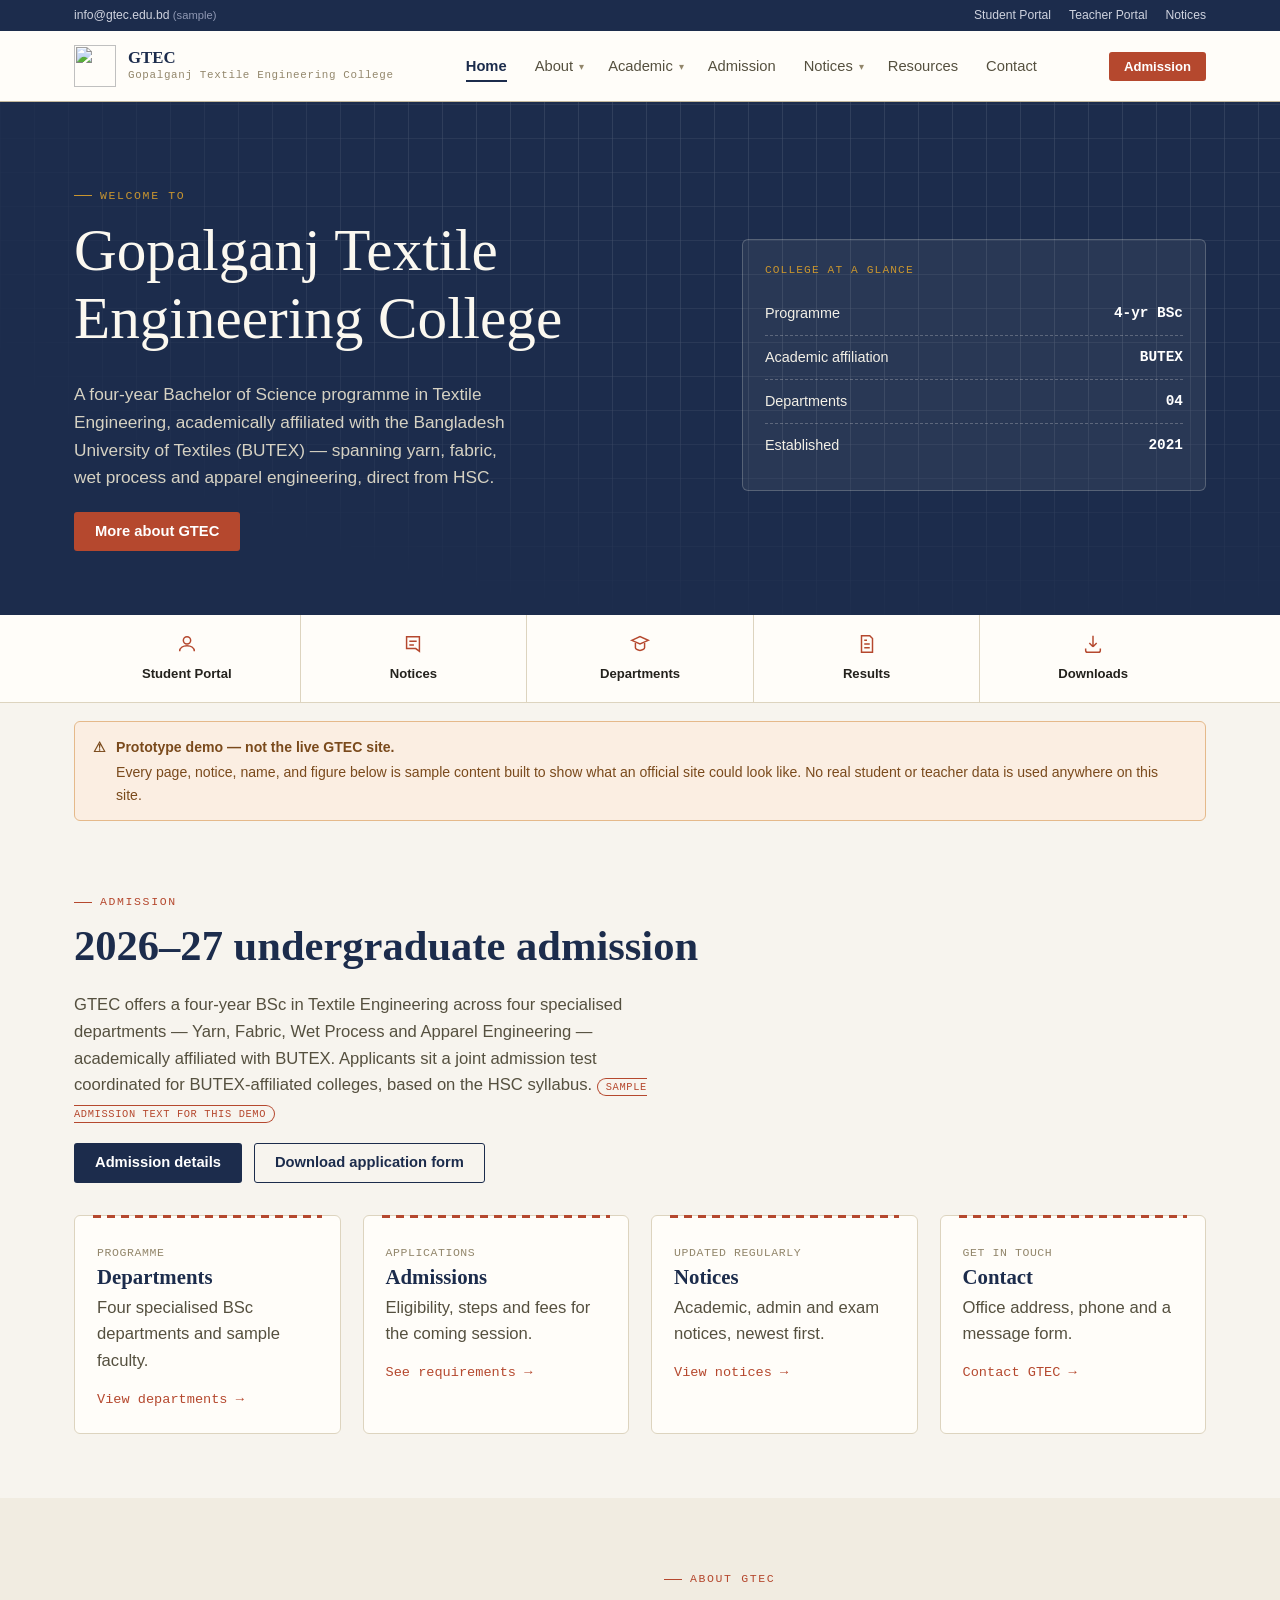
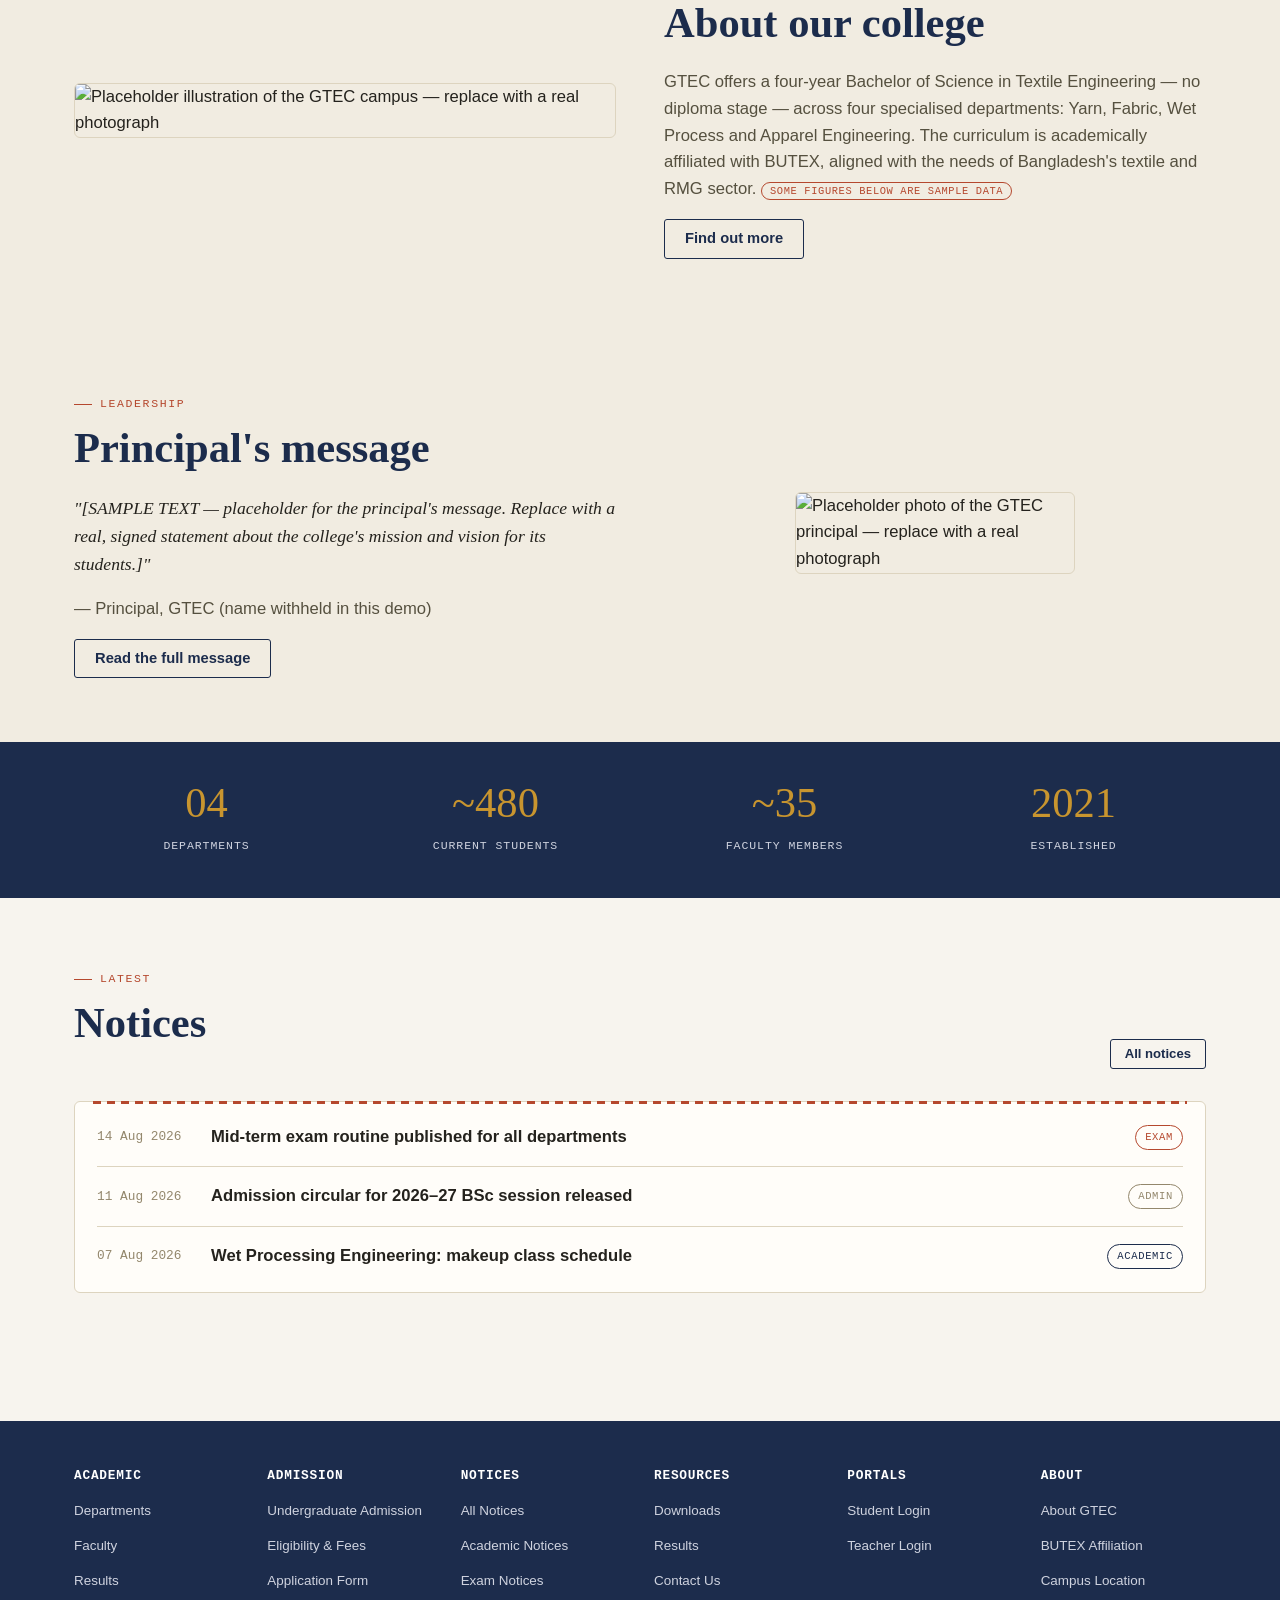
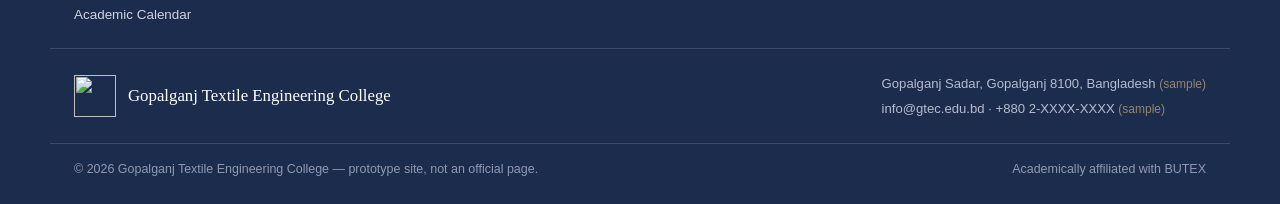
==== commit b39a53ad: "Update contact email and principal's message section" ====
--- a/index.html
+++ b/index.html
@@ -15,7 +15,7 @@
   <div class="utility-bar">
     <div class="shell">
       <ul class="utility-links">
-        <li><a href="mailto:info@gtec.ac.bd">info@gtec.ac.bd <span class="muted" style="color:#9099b4;font-size:0.7rem;">(sample)</span></a></li>
+        <li><a href="mailto:info@gtec.edu.bd">info@gtec.edu.bd <span class="muted" style="color:#9099b4;font-size:0.7rem;">(sample)</span></a></li>
       </ul>
       <ul class="utility-links utility-secondary">
         <li><a href="student-login.html">Student Portal</a></li>
@@ -179,14 +179,31 @@
       <div class="grid grid-2" style="gap:48px; align-items:center;">
         <img src="images/campus-hero.svg" alt="Placeholder illustration of the GTEC campus — replace with a real photograph" style="border-radius:6px; border:1px solid var(--color-line);">
         <div>
-          <span class="eyebrow">About our college</span>
-          <h2>GTEC &mdash; at a glance</h2>
+          <span class="eyebrow">About GTEC</span>
+          <h2>About our college</h2>
           <p>GTEC offers a four-year Bachelor of Science in Textile Engineering — no diploma stage —
           across four specialised departments: Yarn, Fabric, Wet Process and Apparel Engineering.
           The curriculum is academically affiliated with BUTEX, aligned with the needs of
           Bangladesh's textile and RMG sector. <span class="badge-demo">Some figures below are sample data</span></p>
           <a class="btn btn-outline" href="about.html">Find out more</a>
         </div>
+      </div>
+    </div>
+  </section>
+
+  <section class="section section-alt">
+    <div class="shell">
+      <div class="grid grid-2" style="gap:48px; align-items:center;">
+        <div>
+          <span class="eyebrow">Leadership</span>
+          <h2>Principal's message</h2>
+          <p style="font-family:var(--font-display); font-size:1.1rem; color:var(--color-ink); font-style:italic;">
+          "[SAMPLE TEXT — placeholder for the principal's message. Replace with a real, signed
+          statement about the college's mission and vision for its students.]"</p>
+          <p class="card-meta" style="margin:6px 0 16px;">— Principal, GTEC (name withheld in this demo)</p>
+          <a class="btn btn-outline" href="about.html">Read the full message</a>
+        </div>
+        <img src="images/principal.svg" alt="Placeholder photo of the GTEC principal — replace with a real photograph" style="border-radius:6px; border:1px solid var(--color-line); max-width:280px; margin:0 auto;">
       </div>
     </div>
   </section>
@@ -288,7 +305,7 @@
       </div>
       <div class="footer-identity-meta">
         <span>Gopalganj Sadar, Gopalganj&nbsp;8100, Bangladesh <span class="muted" style="font-size:0.75rem;">(sample)</span></span>
-        <span><a href="mailto:info@gtec.ac.bd">info@gtec.ac.bd</a> &middot; <a href="tel:+8802XXXXXXX">+880&nbsp;2-XXXX-XXXX</a> <span class="muted" style="font-size:0.75rem;">(sample)</span></span>
+        <span><a href="mailto:info@gtec.edu.bd">info@gtec.edu.bd</a> &middot; <a href="tel:+8802XXXXXXX">+880&nbsp;2-XXXX-XXXX</a> <span class="muted" style="font-size:0.75rem;">(sample)</span></span>
       </div>
     </div>
 
